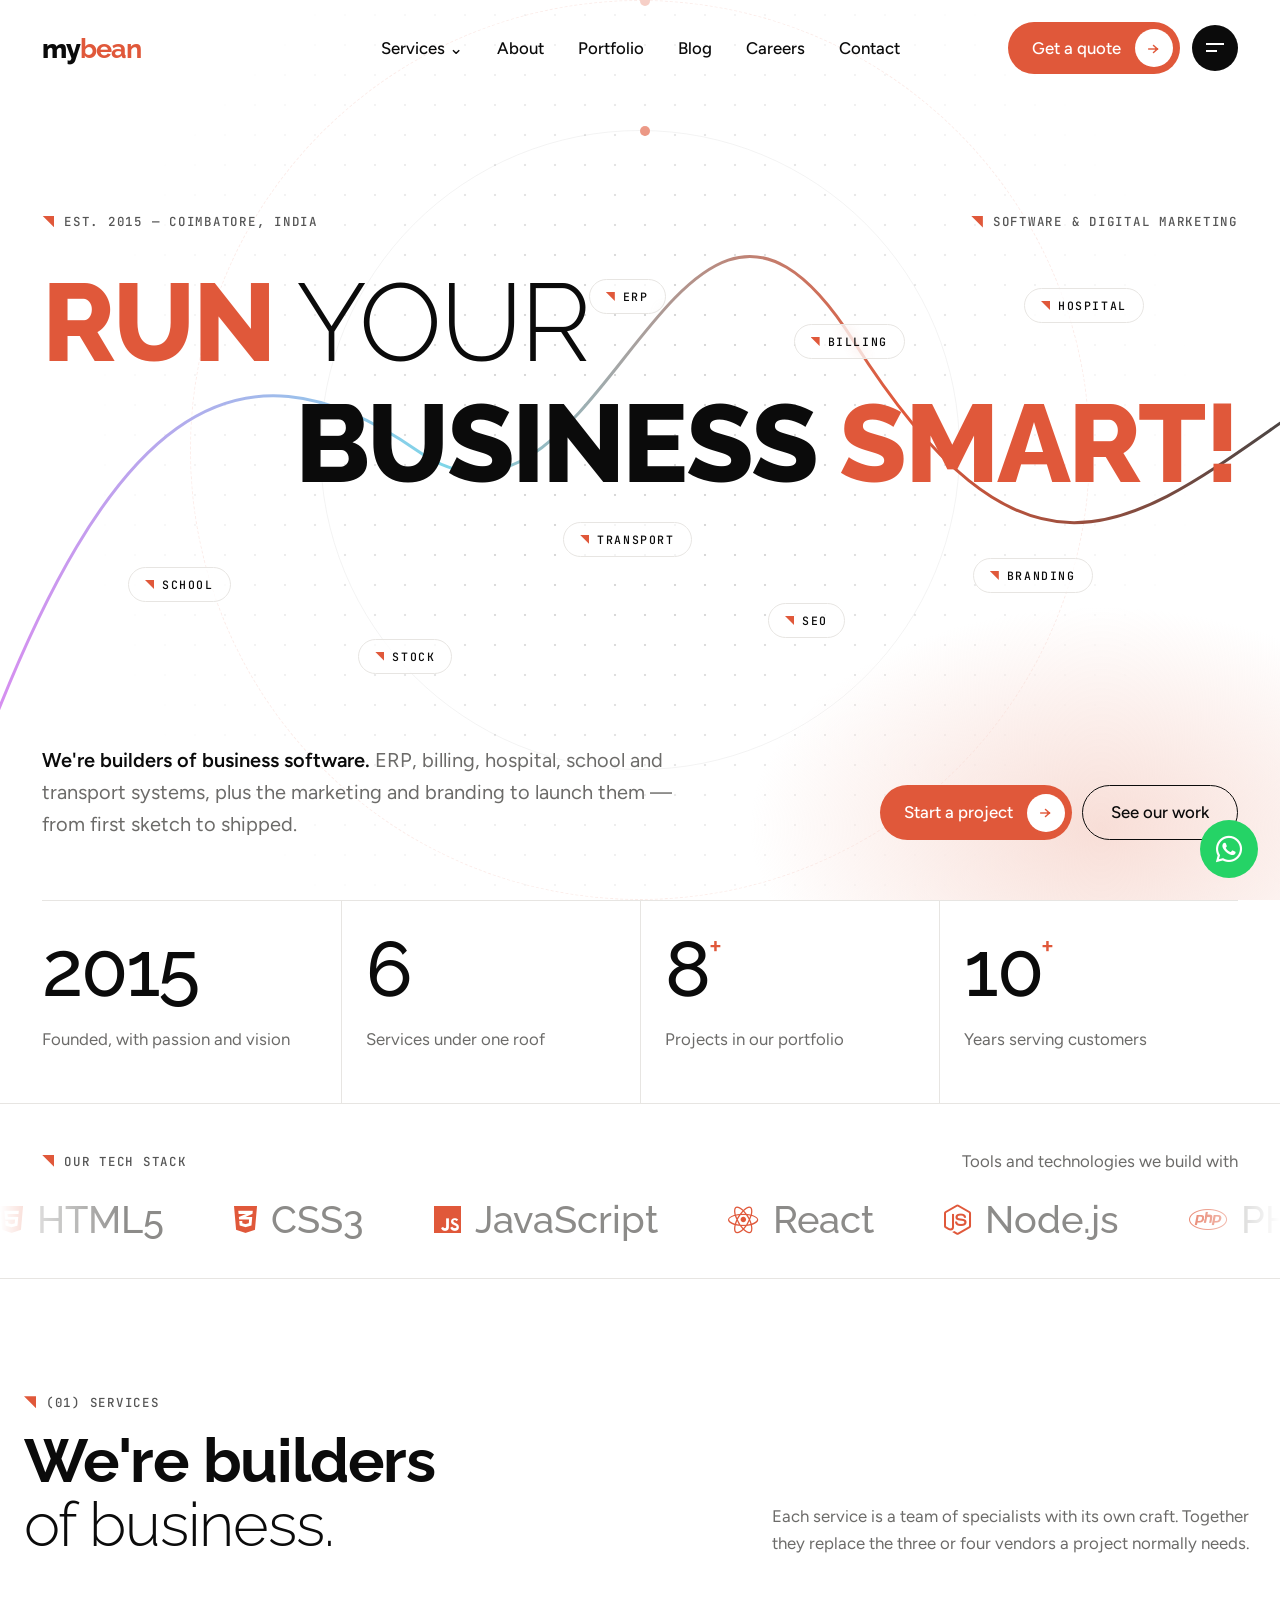
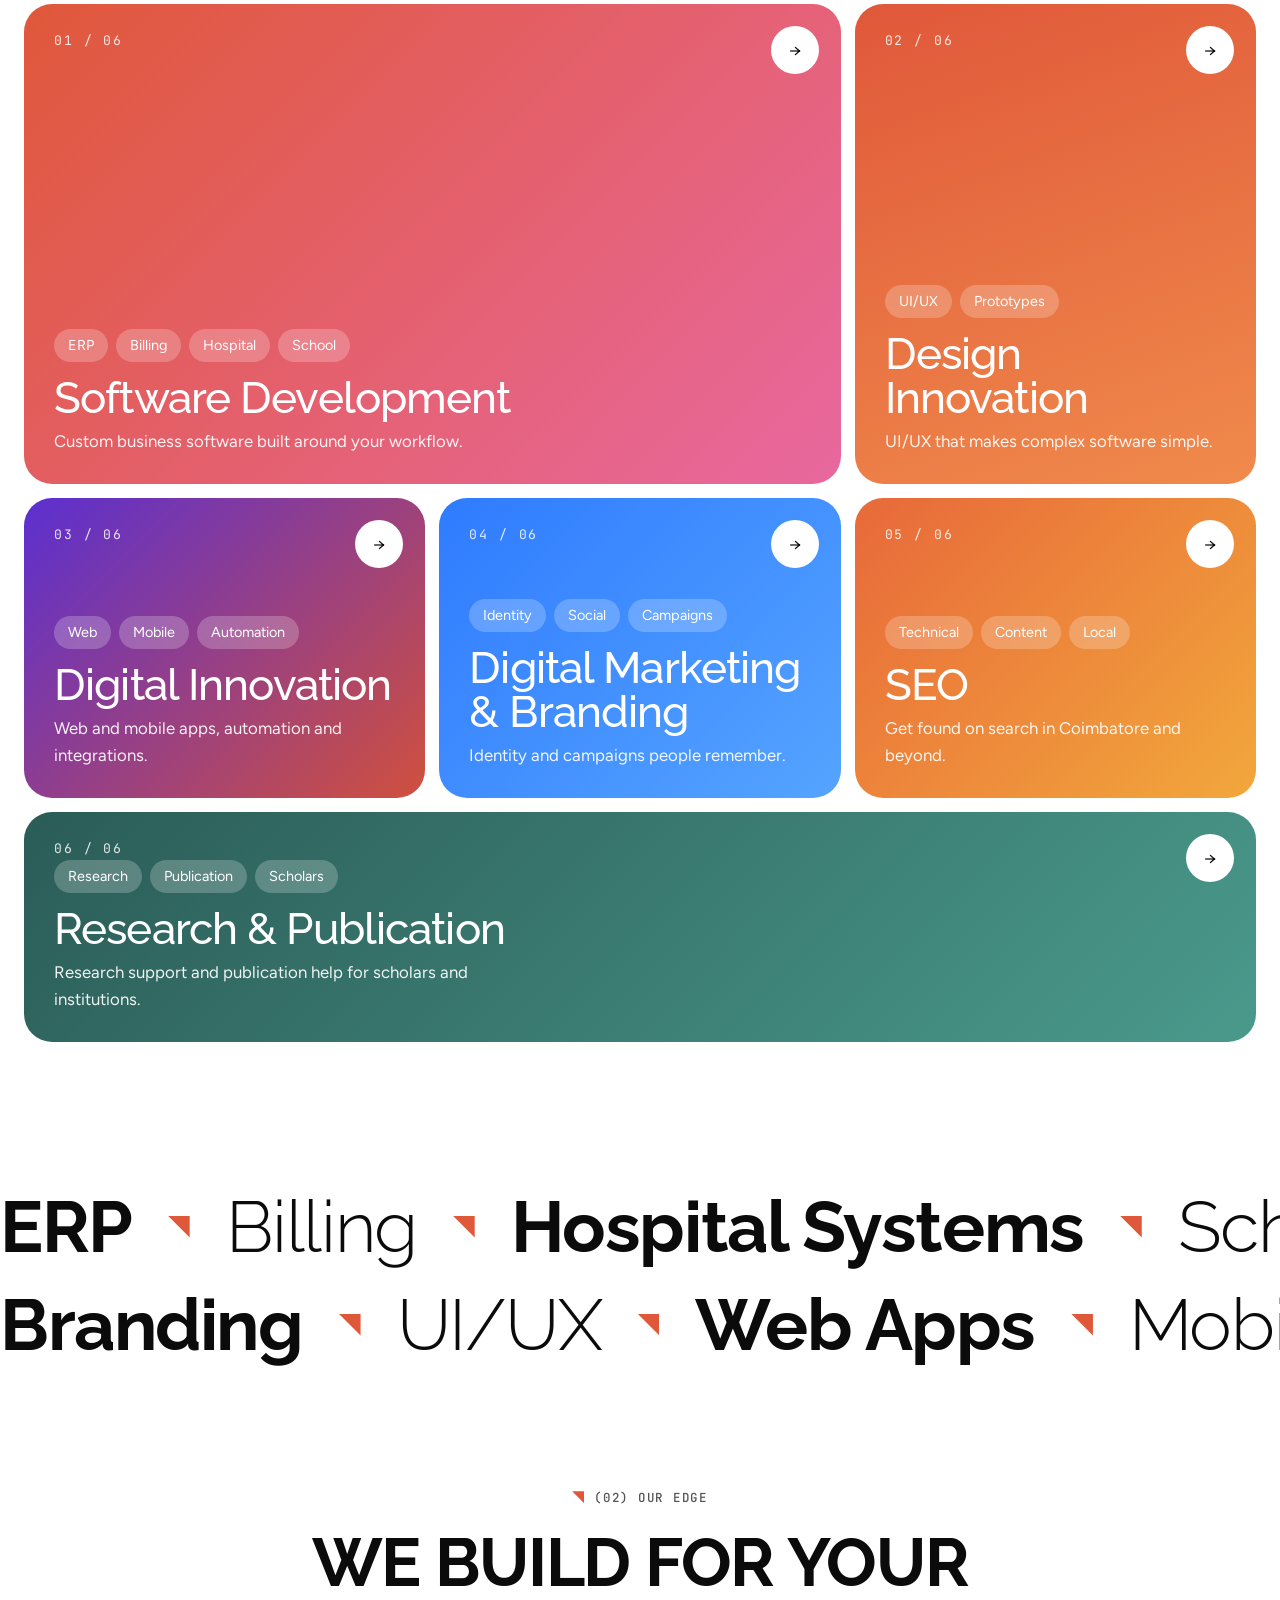
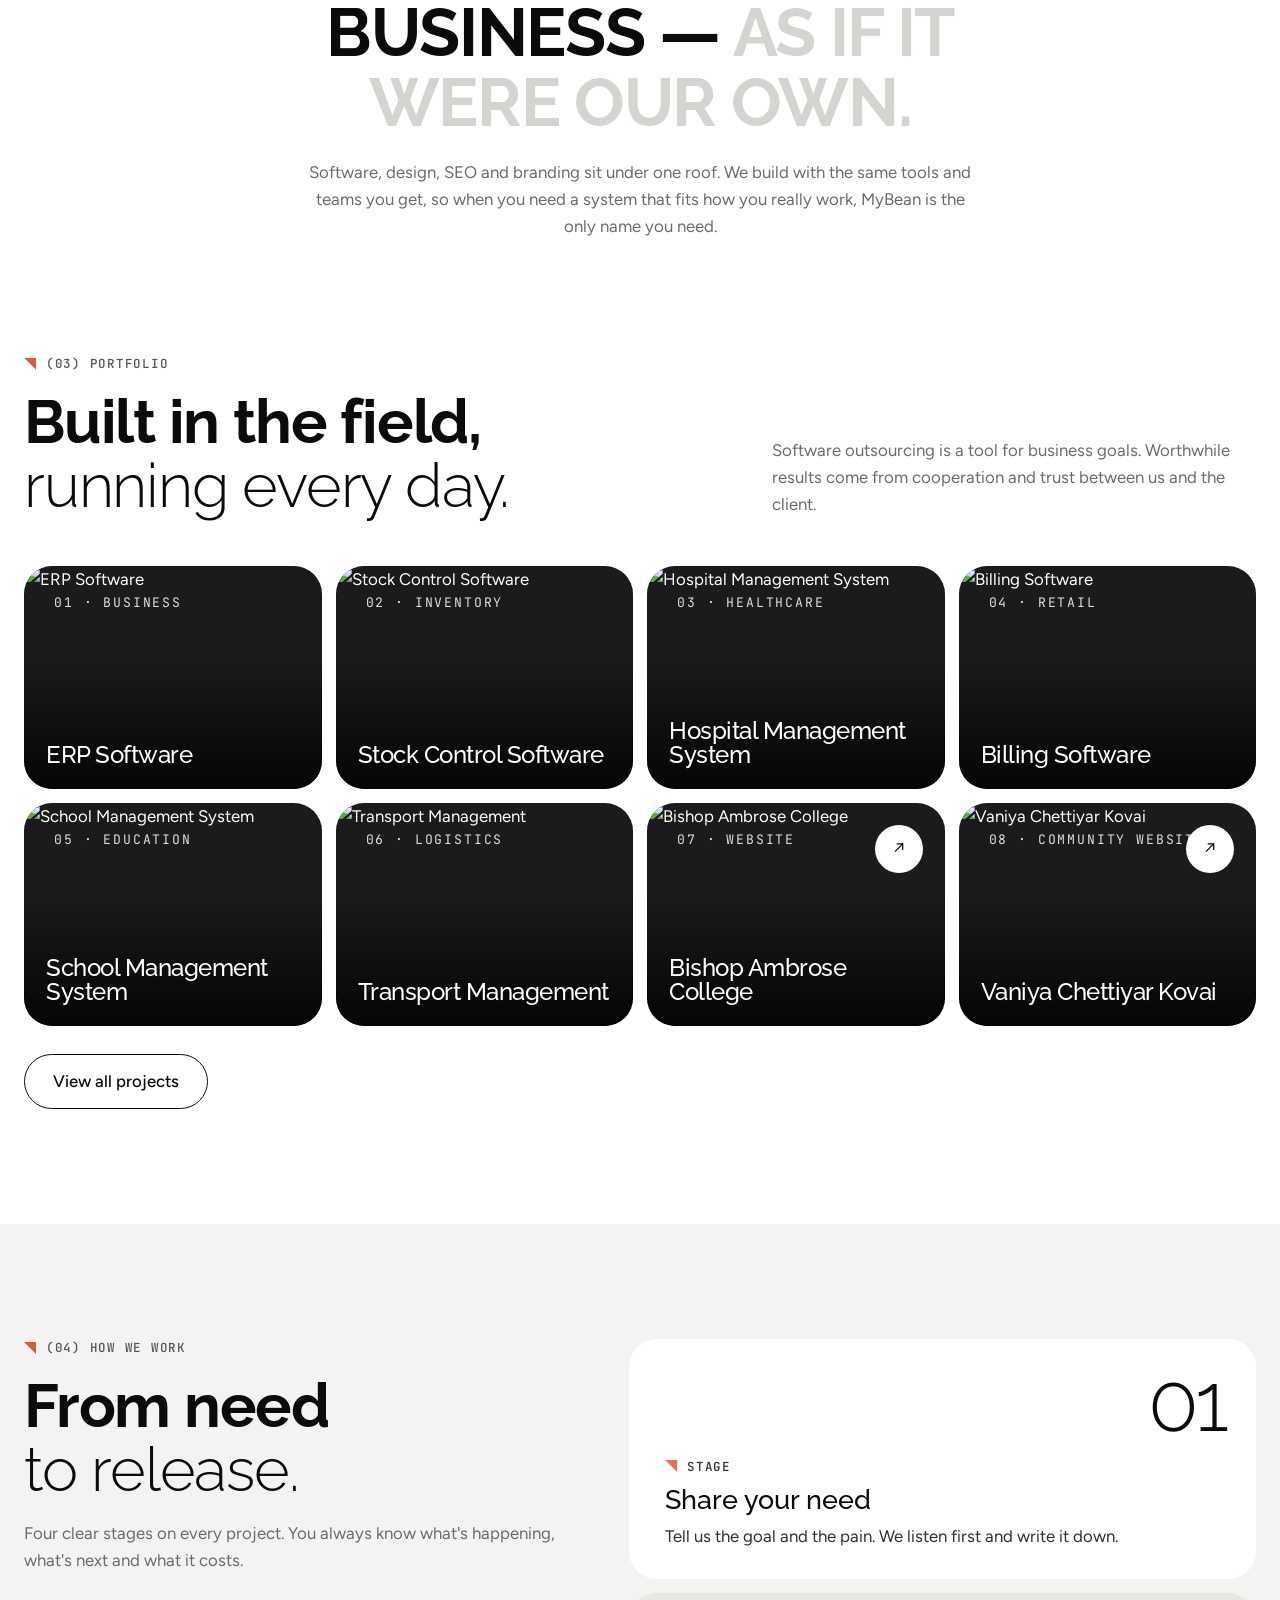
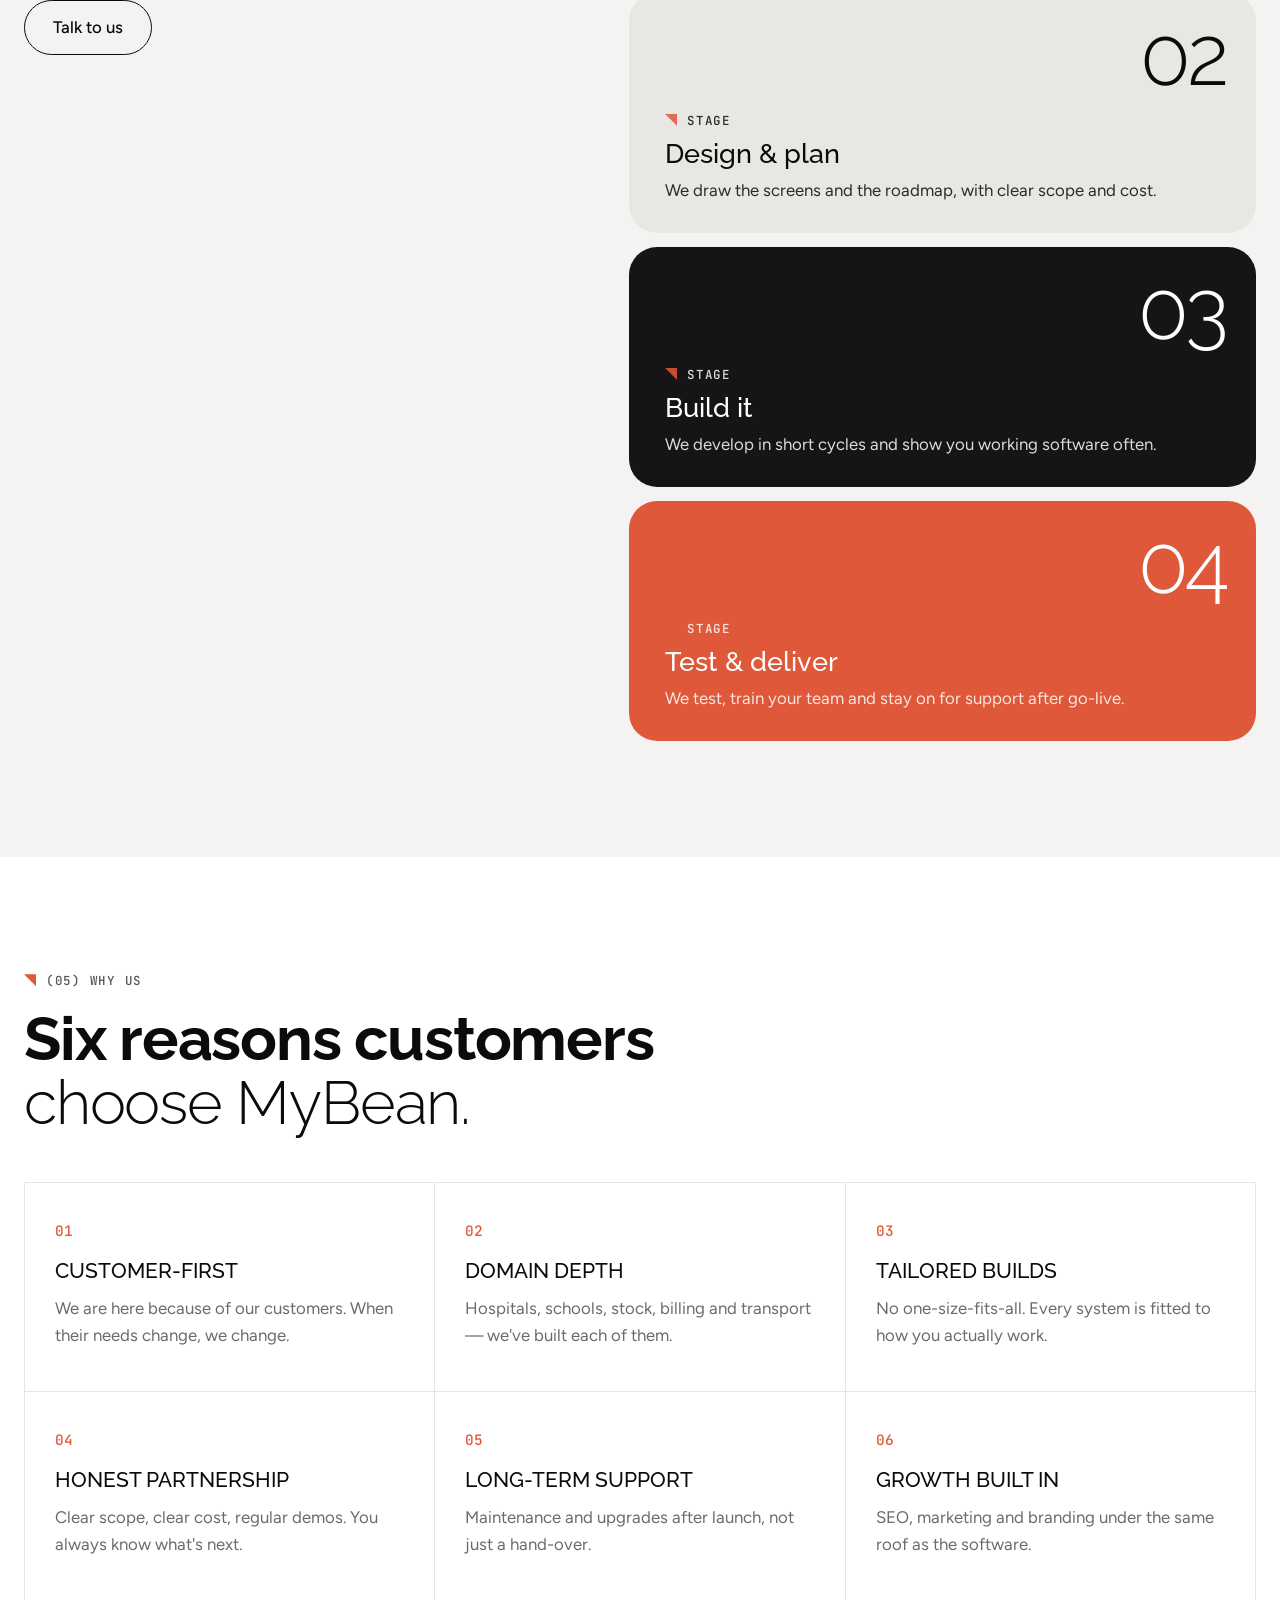
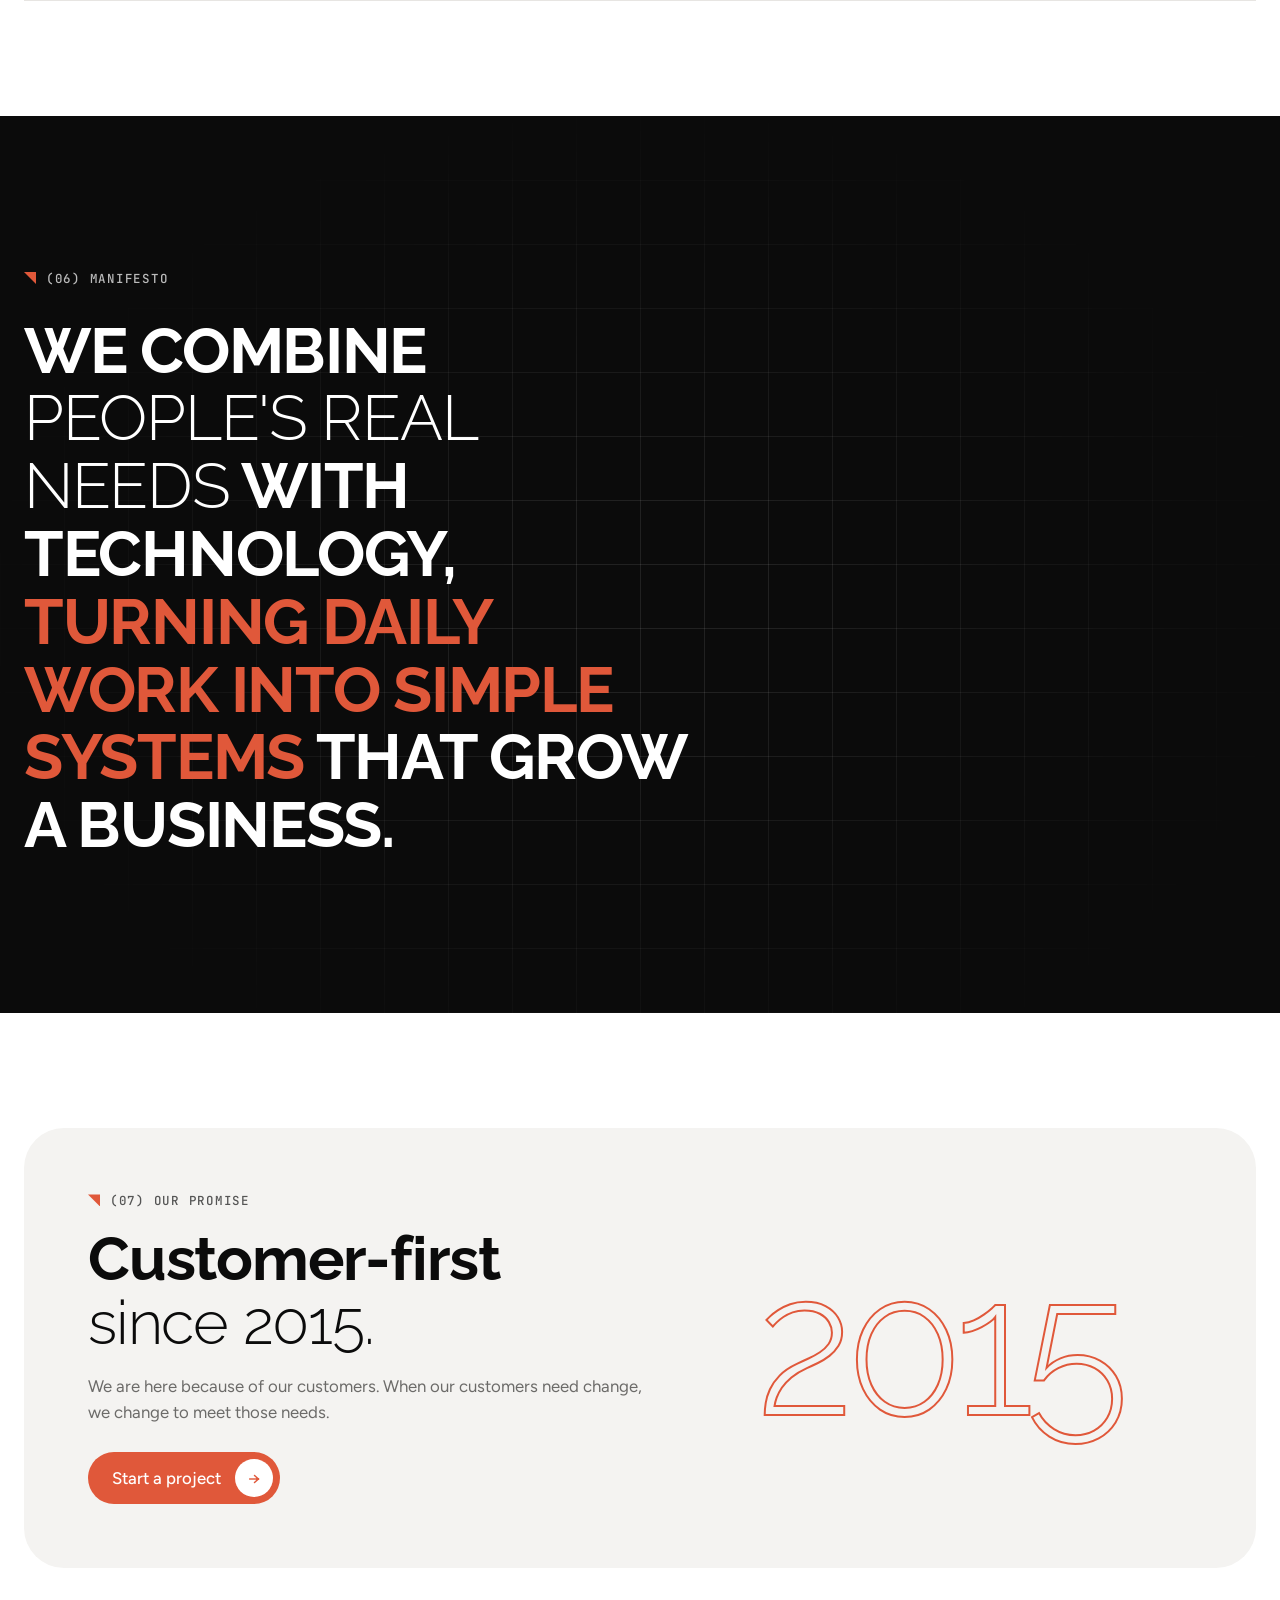
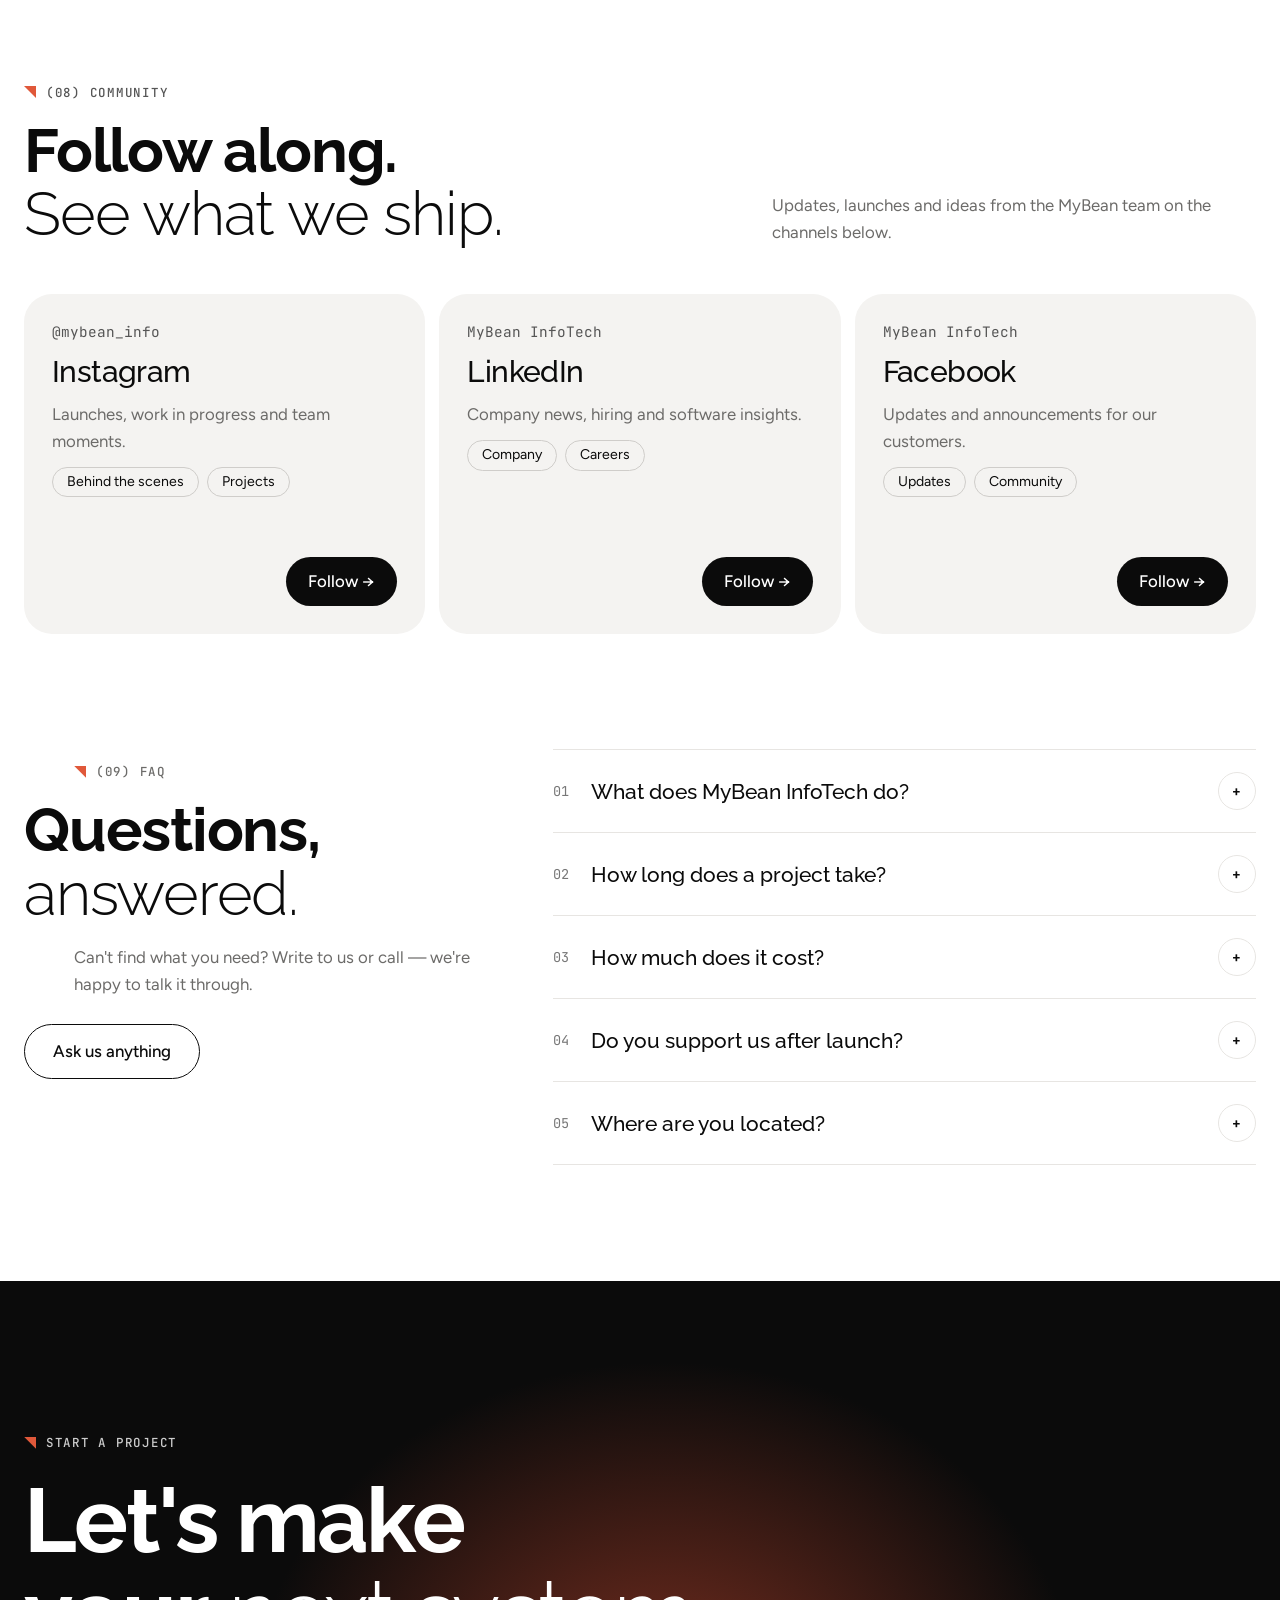
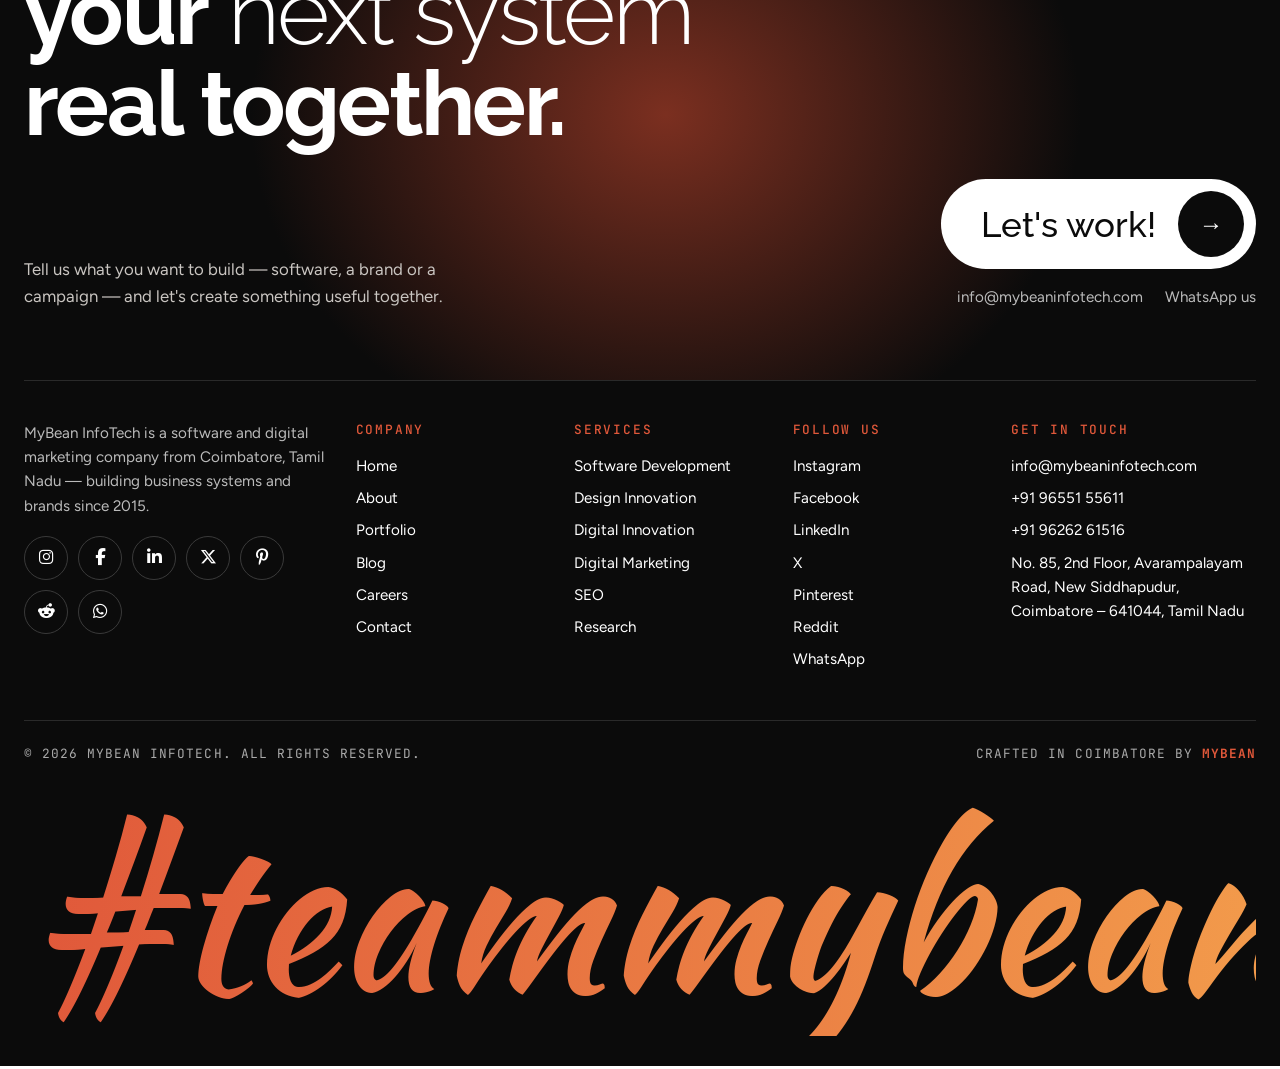
==== index.html @ f159ab56 "feat: multi-page MyBean InfoTech website in Incrix style Pages: home, about, services, portfolio, bl" ====
<!DOCTYPE html>
<html lang="en">
<head>
<meta charset="utf-8">
<meta name="viewport" content="width=device-width, initial-scale=1">
<title>MyBean InfoTech | Software & Digital Marketing in Coimbatore</title>
<meta name="description" content="MyBean InfoTech builds ERP, billing, hospital and school software and runs digital marketing and branding from Coimbatore, Tamil Nadu.">
<meta name="theme-color" content="#E0583A">
<link rel="preconnect" href="https://fonts.googleapis.com">
<link rel="preconnect" href="https://fonts.gstatic.com" crossorigin>
<link href="https://fonts.googleapis.com/css2?family=Figtree:wght@400;500;600&family=JetBrains+Mono:wght@400;500&family=Kaushan+Script&family=Raleway:wght@300;500;700;800&display=swap" rel="stylesheet">
<link rel="stylesheet" href="styles.css">
</head>
<body data-page="home">
<main>
<section class="hero" id="top">
  <svg class="wave" viewBox="0 0 1440 700" preserveAspectRatio="none" aria-hidden="true"><defs><linearGradient id="lg" x1="0" x2="1"><stop offset="0" stop-color="#d98cf0"/><stop offset=".35" stop-color="#7fd6e8"/><stop offset=".7" stop-color="#E0583A"/><stop offset="1" stop-color="#444"/></linearGradient></defs><path pathLength="1" vector-effect="non-scaling-stroke" d="M-20 660 C 120 330, 260 230, 470 360 S 760 -30, 960 250 S 1280 430, 1460 320" fill="none" stroke="url(#lg)" stroke-width="3"/></svg>
  <div class="meta"><span class="mk">Est. 2015 — Coimbatore, India</span><span class="mk">Software &amp; digital marketing</span></div>
  <h1><span><i class="a">RUN</i> <i class="l">YOUR</i></span><span class="r"><i>BUSINESS</i> <i class="a">SMART!</i></span></h1>
  <div class="hero-b">
    <p class="lead"><strong>We're builders of business software.</strong> ERP, billing, hospital, school and transport systems, plus the marketing and branding to launch them — from first sketch to shipped.</p>
    <div class="cta-row"><a class="pill" href="contact.html#project">Start a project <i>&rarr;</i></a><a class="pill ol" href="#work">See our work</a></div>
  </div>
</section>

<section class="stats" aria-label="Facts">
  <div><dt><span data-c="2015" data-p>0</span></dt><dd>Founded, with passion and vision</dd></div>
  <div><dt><span data-c="6">0</span></dt><dd>Services under one roof</dd></div>
  <div><dt><span data-c="8">0</span><sup>+</sup></dt><dd>Projects in our portfolio</dd></div>
  <div><dt><span data-c="10">0</span><sup>+</sup></dt><dd>Years serving customers</dd></div>
</section>

<section class="trust"><div class="top"><p class="mk">Our tech stack</p><span>Tools and technologies we build with</span></div><div id="trust"></div></section>

<section class="sec" id="services"><div class="w">
  <p class="mk">(01) Services</p>
  <div class="hd"><h2 class="h2"><b>We're builders</b><br>of business.</h2><p>Each service is a team of specialists with its own craft. Together they replace the three or four vendors a project normally needs.</p></div>
  <div class="bento" id="svc"></div>
</div></section>

<section id="skills" aria-label="Capabilities"></section>

<section class="sec edge"><div class="w">
  <p class="mk" style="justify-content:center">(02) Our edge</p>
  <h2>We build for your business — <span class="g">as if it were our own.</span></h2>
  <p>Software, design, SEO and branding sit under one roof. We build with the same tools and teams you get, so when you need a system that fits how you really work, MyBean is the only name you need.</p>
</div></section>

<section class="sec" id="work" style="padding-top:0"><div class="w">
  <p class="mk">(03) Portfolio</p>
  <div class="hd"><h2 class="h2"><b>Built in the field,</b><br>running every day.</h2><p>Software outsourcing is a tool for business goals. Worthwhile results come from cooperation and trust between us and the client.</p></div>
  <div class="bento" id="wk"></div>
  <p style="margin-top:28px"><a class="pill ol" href="portfolio.html">View all projects</a></p>
</div></section>

<section class="sec pr" id="process"><div class="w">
  <div class="sticky"><p class="mk">(04) How we work</p><h2 class="h2" style="margin:18px 0"><b>From need</b><br>to release.</h2><p class="mu">Four clear stages on every project. You always know what's happening, what's next and what it costs.</p><a class="pill ol" href="contact.html#project" style="margin-top:26px">Talk to us</a></div>
  <div class="st" id="st"></div>
</div></section>

<section class="sec" id="about"><div class="w">
  <p class="mk">(05) Why us</p>
  <h2 class="h2" style="margin:18px 0 48px"><b>Six reasons customers</b><br>choose MyBean.</h2>
  <div class="why" id="why"></div>
</div></section>

<section class="mf"><div class="w">
  <p class="mk">(06) Manifesto</p>
  <h2>We combine <span class="l">people's real needs</span> with technology, <span class="a">turning daily work into simple systems</span> that grow a business.</h2>
</div></section>

<section class="sec"><div class="w"><div class="pc">
  <div><p class="mk">(07) Our promise</p><h2 class="h2" style="margin:18px 0"><b>Customer-first</b><br>since 2015.</h2><p class="mu">We are here because of our customers. When our customers need change, we change to meet those needs.</p><a class="pill" href="contact.html#project" style="margin-top:26px">Start a project <i>&rarr;</i></a></div>
  <div class="yr" aria-hidden="true">2015</div>
</div></div></section>

<section class="sec" style="padding-top:0"><div class="w">
  <p class="mk">(08) Community</p>
  <div class="hd"><h2 class="h2"><b>Follow along.</b><br>See what we ship.</h2><p>Updates, launches and ideas from the MyBean team on the channels below.</p></div>
  <div class="so" id="so"></div>
</div></section>

<section class="sec" id="faq" style="padding-top:0"><div class="w fq">
  <div><p class="mk">(09) FAQ</p><h2 class="h2" style="margin:18px 0"><b>Questions,</b><br>answered.</h2><p class="mu">Can't find what you need? Write to us or call — we're happy to talk it through.</p><a class="pill ol" href="contact.html#project" style="margin-top:26px">Ask us anything</a></div>
  <div id="faqs"></div>
</div></section>
</main>
<script src="script.js"></script>
</body>
</html>
---- styles.css ----
:root{--a:#E0583A;--ink:#0b0b0b;--g:#f4f3f1;--mu:#6c6b69;--ln:#e7e5e2;--d:'Raleway',sans-serif;--b:'Figtree',sans-serif;--m:'JetBrains Mono',monospace;--px:clamp(18px,3.3vw,86px)}
*{box-sizing:border-box;margin:0}
html{scroll-behavior:smooth;scroll-padding-top:90px}
body{font:400 1.05rem/1.6 var(--b);color:var(--ink);background:#fff;-webkit-font-smoothing:antialiased;overflow-x:hidden}
a{color:inherit;text-decoration:none}
:focus-visible{outline:2px solid var(--a);outline-offset:3px}
.bar{position:fixed;top:0;left:0;height:3px;width:100%;background:var(--ink);transform:scaleX(0);transform-origin:0;z-index:99}
.mk{font:500 .78rem var(--m);letter-spacing:.14em;text-transform:uppercase;color:#555;display:flex;gap:10px;align-items:center}
.mk::before{content:"";width:12px;height:12px;background:var(--a);clip-path:polygon(0 0,100% 0,100% 100%);flex:none}
.w{max-width:1290px;margin:auto;padding-inline:clamp(18px,4vw,24px)}
.sec{padding:clamp(70px,9vw,130px) 0}
.mu{color:var(--mu)}.a{color:var(--a)}
.hd{display:flex;justify-content:space-between;align-items:flex-end;gap:40px;flex-wrap:wrap;margin:18px 0 48px}
.hd p{max-width:44ch;color:var(--mu)}
.h2{font:300 clamp(2.1rem,4.8vw,3.8rem)/1.05 var(--d);letter-spacing:-.02em}.h2 b{font-weight:700}
.pill{display:inline-flex;align-items:center;gap:14px;background:var(--a);color:#fff;border-radius:999px;padding:7px 7px 7px 24px;font-weight:500;transition:transform .2s,box-shadow .2s}
.pill:hover{transform:translateY(-2px);box-shadow:0 12px 28px -12px var(--a)}
.pill i{width:38px;height:38px;border-radius:50%;background:#fff;color:var(--a);display:grid;place-items:center;font-style:normal}
.pill.ol{background:transparent;color:var(--ink);border:1px solid var(--ink);padding:13px 28px}
.nav{position:fixed;top:0;left:0;right:0;z-index:50;padding:16px var(--px);transition:padding .3s}
.nav-in{position:relative;display:flex;align-items:center;margin:auto;max-width:2200px;border-radius:999px;transition:all .35s;padding:6px 0}
.nav.stk{padding-top:12px}
.nav.stk .nav-in{max-width:1290px;background:rgba(255,255,255,.93);backdrop-filter:blur(14px);box-shadow:0 14px 40px -14px rgba(0,0,0,.28);padding:8px 8px 8px 26px}
.logo{font:800 1.7rem var(--d);letter-spacing:-.04em}.logo b{color:var(--a)}
.links{position:absolute;left:50%;transform:translateX(-50%);display:flex;gap:34px;font-weight:500}
.links a:hover{color:var(--a)}
.dd{position:relative}.dd-menu{position:absolute;top:100%;left:-20px;width:360px;padding:10px;margin-top:16px;background:#fff;border-radius:22px;box-shadow:0 24px 60px -20px rgba(0,0,0,.35);display:none}
.dd::after{content:"";position:absolute;left:0;right:0;top:100%;height:18px}
.dd:hover .dd-menu,.dd:focus-within .dd-menu{display:block}
.dd-menu a{display:block;padding:12px 16px;border-radius:14px}.dd-menu a:hover{background:var(--g);color:var(--ink)}
.dd-menu small{display:block;color:var(--mu);font-size:.85rem}
.rt{margin-left:auto;display:flex;gap:12px;align-items:center}
.burger{width:46px;height:46px;border-radius:50%;background:var(--ink);border:0;position:relative;cursor:pointer}
.burger span{position:absolute;left:14px;height:2px;background:#fff;transition:.25s}
.burger span:first-child{top:18px;width:18px}.burger span:last-child{top:25px;width:11px}
.burger[aria-expanded=true] span{width:18px;top:22px}.burger[aria-expanded=true] span:first-child{transform:rotate(45deg)}.burger[aria-expanded=true] span:last-child{transform:rotate(-45deg)}
.menu{position:fixed;inset:0;z-index:40;background:var(--ink);padding:120px var(--px) 40px;display:flex;flex-direction:column;justify-content:center;transform:translateY(-100%);transition:transform .5s cubic-bezier(.7,0,.2,1);visibility:hidden;color:#fff}
.menu.open{transform:none;visibility:visible}
.menu a{font:700 clamp(2.4rem,8vw,5rem) var(--d);display:flex;justify-content:space-between;align-items:center;border-bottom:1px solid #2a2a2a;padding:6px 0}
.menu a:hover{color:var(--a)}.menu i{font:400 1rem var(--m);color:#888}.menu p{margin-top:26px;color:#aaa}
.hero{position:relative;min-height:100svh;padding:150px var(--px) 60px;display:flex;flex-direction:column;overflow:hidden;background:radial-gradient(38% 34% at 86% 92%,#f8ded7,transparent 72%)}
.wave{position:absolute;left:0;top:90px;width:100%;height:78%;pointer-events:none}
.wave path{stroke-dasharray:1;stroke-dashoffset:1;animation:dr 2.6s .2s ease forwards}
@keyframes dr{to{stroke-dashoffset:0}}
.meta{display:flex;justify-content:space-between;gap:20px;margin-top:7vh;position:relative}
.hero h1{font:800 clamp(2.5rem,8.6vw,9.6rem)/1.04 var(--d);letter-spacing:-.025em;margin-top:4vh;display:flex;flex-direction:column;position:relative}
.hero h1 i{font-style:normal}.hero h1 .l{font-weight:300}.hero h1 .r{align-self:flex-end}
.hero-b{margin-top:auto;padding-top:48px;display:flex;justify-content:space-between;align-items:flex-end;gap:28px;flex-wrap:wrap;position:relative}
.lead{max-width:52ch;color:var(--mu);font-size:1.25rem}.lead strong{color:var(--ink);font-weight:600}
.cta-row{display:flex;gap:10px;flex-wrap:wrap}
.stats{display:grid;grid-template-columns:repeat(4,1fr);margin:0 var(--px);border-top:1px solid var(--ln)}
.stats>div{padding:30px 24px 50px;border-left:1px solid var(--ln)}.stats>div:first-child{border:0;padding-left:0}
.stats dt{font:500 clamp(3rem,6vw,5.4rem)/1 var(--d);letter-spacing:-.03em}.stats sup{color:var(--a);font-size:.4em;vertical-align:top;font-weight:500}
.stats dd{color:var(--mu);margin-top:18px}
.trust{border-block:1px solid var(--ln);padding:44px 0 36px;overflow:hidden}
.trust .top{display:flex;justify-content:space-between;gap:20px;flex-wrap:wrap;margin:0 var(--px) 22px;color:var(--mu)}
#trust{mask:linear-gradient(90deg,transparent,#000 10%,#000 90%,transparent)}
.tr{display:flex;gap:70px;width:max-content;animation:sl 38s linear infinite}
@keyframes sl{to{transform:translateX(-50%)}}
.trust span.t{font:500 clamp(1.6rem,3vw,2.6rem) var(--d);color:#8c8b89;white-space:nowrap}
.bento{display:grid;grid-template-columns:repeat(12,1fr);gap:14px}
.s3{grid-column:span 3}.s4{grid-column:span 4}.s5{grid-column:span 5}.s7{grid-column:span 7}.s8{grid-column:span 8}.s12{grid-column:span 12}.rs2{grid-row:span 2}
.c{position:relative;border-radius:28px;padding:30px;min-height:300px;color:#fff;display:flex;flex-direction:column;justify-content:flex-end;overflow:hidden;transition:transform .3s}
a.c:hover{transform:translateY(-4px)}
.c.s8{min-height:480px}.c.s12{min-height:230px}
.n{position:absolute;top:28px;left:30px;font:400 .82rem var(--m);letter-spacing:.14em;text-transform:uppercase;opacity:.85;display:flex;gap:8px;align-items:center}
.go{position:absolute;top:22px;right:22px;width:48px;height:48px;border-radius:50%;background:#fff;color:var(--ink);display:grid;place-items:center}
.tags{display:flex;flex-wrap:wrap;gap:8px;margin-bottom:14px}.tags span{background:rgba(255,255,255,.22);border-radius:999px;padding:5px 14px;font-size:.9rem}
.c h3{font:500 clamp(1.9rem,3.4vw,3rem)/1 var(--d);letter-spacing:-.02em}.c p{opacity:.92;margin-top:8px;max-width:42ch}
.g1{background:linear-gradient(135deg,#e0583a,#e8689f)}.g2{background:linear-gradient(160deg,#e0583a,#f08a4b)}.g3{background:linear-gradient(135deg,#5b2fd0,#d0503d)}
.g4{background:linear-gradient(135deg,#2f7bff,#55a4ff)}.g5{background:linear-gradient(135deg,#e8693a,#f2a73c)}.g6{background:linear-gradient(135deg,#2b5c57,#4a9a8c)}
.k{background:var(--ink)}.k::after{content:"";position:absolute;right:-60px;top:90px;width:68%;height:40%;border:1px solid #6a2a1c;border-radius:18px;transform:rotate(-8deg);background:linear-gradient(#ffffff0d 1px,transparent 1px) 0 0/28px 28px,linear-gradient(90deg,#ffffff0d 1px,transparent 1px) 0 0/28px 28px,#141414}
.k ul{list-style:none;padding:0;margin:14px 0 22px;position:relative;z-index:1;display:grid;gap:6px;font-size:.95rem}
.k li::before{content:"";display:inline-block;width:9px;height:9px;background:var(--a);clip-path:polygon(0 0,100% 0,100% 100%);margin-right:10px}
.k .pill{background:#fff;color:var(--ink);align-self:flex-start;position:relative;z-index:1}.k .pill i{background:var(--ink);color:#fff}
.k h3,.k .n{position:relative;z-index:1}
.lt{background:#efeeeb;color:var(--ink)}.lt .n{color:#555}
.sm{background:#fff;border:1px solid var(--ln);color:var(--ink);min-height:210px}.sm .n{color:#555}
.chips{display:flex;gap:10px;flex-wrap:wrap;margin-top:18px}.chips a{background:rgba(255,255,255,.16);border-radius:999px;padding:8px 18px}.chips a:hover{background:#fff;color:#1b4a44}
.pg{min-height:0;aspect-ratio:4/3;padding:22px;background:#1b1b1d}
.pg img{position:absolute;inset:0;width:100%;height:100%;object-fit:cover;object-position:top;transition:transform .6s}
.pg::before{content:"";position:absolute;inset:0;z-index:1;background:linear-gradient(to top,rgba(0,0,0,.8),transparent 60%)}
.pg:hover img{transform:scale(1.06)}.pg .n,.pg .go,.pg h3{z-index:2}.pg h3{font-size:1.5rem}
#skills{padding:20px 0 0;overflow:hidden}
.mq{overflow:hidden;padding:6px 0}.mq .tr{gap:36px;animation-duration:50s}.mq.rv .tr{animation-direction:reverse}
.mq span{font:700 clamp(2.4rem,5.6vw,5rem)/1.2 var(--d);white-space:nowrap;display:flex;align-items:center;gap:36px;letter-spacing:-.02em}
.mq span:nth-child(even){font-weight:300}
.mq span::after{content:"";width:22px;height:22px;background:var(--a);clip-path:polygon(0 0,100% 0,100% 100%)}
.edge{text-align:center}.edge h2{font:700 clamp(2rem,5.2vw,4.6rem)/1.05 var(--d);text-transform:uppercase;max-width:17ch;margin:22px auto;letter-spacing:-.02em}
.edge .g{color:#d6d4d1}.edge p:last-child{max-width:62ch;margin:0 auto;color:var(--mu)}
.pr{background:var(--g)}.pr .w{display:grid;grid-template-columns:1fr 1.15fr;gap:60px}
.sticky{position:sticky;top:120px;align-self:start}
.st{display:grid;gap:14px}.st article{border-radius:28px;padding:30px 36px;position:relative;min-height:240px;display:flex;flex-direction:column;justify-content:flex-end}
.st b{position:absolute;top:14px;right:30px;font:300 5.2rem var(--d);letter-spacing:-.04em}
.st h3{font:500 1.7rem var(--d);margin:8px 0}.st p{max-width:46ch;opacity:.85}
.st article:nth-child(1){background:#fff}.st article:nth-child(2){background:#e8e7e4}.st article:nth-child(3){background:#151517;color:#fff}.st article:nth-child(4){background:var(--a);color:#fff}
.st .mk{color:inherit}
.why{display:grid;grid-template-columns:repeat(3,1fr);border-top:1px solid var(--ln);border-left:1px solid var(--ln)}
.why article{padding:34px 30px 42px;border-right:1px solid var(--ln);border-bottom:1px solid var(--ln);transition:box-shadow .3s}
.why article:hover{box-shadow:inset 0 2px 0 var(--a)}
.why i{font:500 .9rem var(--m);color:var(--a);font-style:normal}.why h3{font:500 1.3rem var(--d);text-transform:uppercase;margin:14px 0 12px}.why p{color:var(--mu)}
.mf{background:var(--ink);color:#fff;position:relative;padding:clamp(90px,12vw,170px) 0;overflow:hidden}
.mf::before{content:"";position:absolute;inset:0;background:linear-gradient(#ffffff17 1px,transparent 1px) 0 0/64px 64px,linear-gradient(90deg,#ffffff17 1px,transparent 1px) 0 0/64px 64px;mask:radial-gradient(ellipse at 50% 55%,#000 15%,transparent 75%)}
.mf .w{position:relative}.mf .mk{color:#bbb}
.mf h2{font:700 clamp(2rem,5vw,4.4rem)/1.06 var(--d);text-transform:uppercase;max-width:17ch;margin-top:30px;letter-spacing:-.02em}
.mf .l{font-weight:300}
.pc{background:var(--g);border-radius:40px;padding:clamp(28px,5vw,64px);display:grid;grid-template-columns:1.1fr 1fr;gap:40px;align-items:center}
.yr{font:300 clamp(5rem,15vw,13rem)/.9 var(--d);color:transparent;-webkit-text-stroke:2px var(--a);text-align:center;letter-spacing:-.04em}
.so{display:grid;grid-template-columns:repeat(3,1fr);gap:14px}
.so>div{background:var(--g);border-radius:28px;padding:28px;display:flex;flex-direction:column;gap:12px;min-height:340px}
.so .hn{font:400 .9rem var(--m);color:#555}.so h3{font:500 1.9rem var(--d);letter-spacing:-.02em}.so p{color:var(--mu)}
.so .tg{display:flex;gap:8px;flex-wrap:wrap}.so .tg span{border:1px solid #cfcdca;border-radius:999px;padding:3px 14px;font-size:.88rem}
.so .fl{margin-top:auto;align-self:flex-end;background:var(--ink);color:#fff;border-radius:999px;padding:11px 22px;font-weight:500}
.fq{display:grid;grid-template-columns:1fr 1.5fr;gap:60px}
.fq details{border-top:1px solid var(--ln);padding:22px 0}.fq details:last-child{border-bottom:1px solid var(--ln)}
.fq summary{display:flex;align-items:center;gap:22px;cursor:pointer;list-style:none;font:500 1.3rem var(--d)}
.fq summary::-webkit-details-marker{display:none}.fq summary i{font:400 .85rem var(--m);color:#777;font-style:normal}
.pm{margin-left:auto;width:38px;height:38px;border:1px solid var(--ln);border-radius:50%;display:grid;place-items:center;transition:transform .25s;flex:none}
details[open] .pm{transform:rotate(45deg)}.fq p{margin:14px 0 0 50px;color:var(--mu);max-width:58ch}
.cta{background:radial-gradient(45% 70% at 52% 62%,#7b2f20,var(--ink) 72%);color:#fff;padding:clamp(90px,12vw,160px) 0 70px}
.cta h2{font:300 clamp(2.6rem,7vw,6.2rem)/1.02 var(--d);margin:24px 0 30px;letter-spacing:-.03em}.cta h2 b{font-weight:700}
.cta-b{display:flex;justify-content:space-between;align-items:flex-end;gap:40px;flex-wrap:wrap}.cta-b>p{max-width:44ch;color:#c9c5c1}
.big{display:inline-flex;align-items:center;gap:22px;background:#fff;color:var(--ink);border-radius:999px;padding:12px 12px 12px 40px;font:500 clamp(1.5rem,3vw,2.2rem) var(--d)}
.big i{width:66px;height:66px;background:var(--ink);color:#fff;border-radius:50%;display:grid;place-items:center;font-style:normal;font-size:1.5rem}
.sm2{display:flex;gap:22px;justify-content:flex-end;margin-top:16px;color:#bbb;font-size:.95rem}
.ft{background:var(--ink);color:#fff;padding-bottom:30px}
.fg{display:grid;grid-template-columns:1.6fr 1fr 1fr 1fr 1.3fr;gap:30px;padding-top:40px;border-top:1px solid #2a2a2a;color:#bbb;font-size:.95rem}
.fg h4{font:500 .8rem var(--m);letter-spacing:.14em;text-transform:uppercase;color:var(--a);margin-bottom:16px}
.fg a{display:block;margin-bottom:8px;color:#fff}.fg a:hover{color:var(--a)}
.copy{display:flex;justify-content:space-between;flex-wrap:wrap;gap:10px;margin-top:40px;padding-top:24px;border-top:1px solid #2a2a2a;font:400 .8rem var(--m);letter-spacing:.08em;text-transform:uppercase;color:#aaa}.copy b{color:var(--a)}
.sc{font:400 clamp(4rem,17vw,15rem)/1.15 'Kaushan Script',cursive;text-align:center;background:linear-gradient(90deg,#e0583a,#f29a4b);-webkit-background-clip:text;background-clip:text;color:transparent;margin-top:24px;user-select:none}
@media(max-width:900px){
 .links,.rt .pill{display:none}.rt{margin-left:auto}.nav.stk .nav-in{padding-left:20px}
 .stats{grid-template-columns:1fr 1fr}.stats>div:nth-child(3){border-left:0;padding-left:0}
 .s3{grid-column:span 6}.s4,.s5,.s7,.s8{grid-column:span 12}.c.s8{min-height:380px}.rs2{grid-row:auto}
 .pr .w,.pc,.fq,.so{grid-template-columns:1fr}.sticky{position:static}
 .why{grid-template-columns:1fr}.fg{grid-template-columns:1fr 1fr}.meta{flex-direction:column;gap:8px}
}
@media(max-width:560px){.s3{grid-column:span 12}}
@media(prefers-reduced-motion:reduce){*{animation:none!important;transition:none!important}.wave path{stroke-dashoffset:0}}
/* ===== v3: pages, animation, social, menu ===== */
body{animation:fi .6s ease both}@keyframes fi{from{opacity:0}}
body.out{opacity:0;transition:opacity .25s}
.rv{opacity:0;transform:translateY(34px);transition:opacity .8s,transform .8s cubic-bezier(.2,.8,.2,1)}
.rv.in{opacity:1;transform:none}
.hero h1>span{display:block;overflow:hidden;padding-bottom:.06em}
.hero h1 i{display:inline-block;animation:up 1s cubic-bezier(.2,.8,.2,1) both}
.hero h1>span:first-child i:nth-child(2){animation-delay:.12s}
.hero h1>span:last-child i:first-child{animation-delay:.24s}.hero h1>span:last-child i:last-child{animation-delay:.36s}
@keyframes up{from{transform:translateY(105%)}}
.mq.rv2 .tr{animation-direction:reverse}
.ph{padding:170px 0 clamp(50px,7vw,90px);background:radial-gradient(40% 60% at 90% 40%,#f8ded7,transparent 70%)}
.ph h1{font:300 clamp(2.8rem,8vw,7.5rem)/1 var(--d);letter-spacing:-.03em;margin:22px 0}.ph h1 b{font-weight:800}
.ph .mu{max-width:56ch;font-size:1.2rem}
.links a.on{color:var(--a)}
.ic{width:44px;height:44px;border-radius:50%;border:1px solid #3a3a3a;display:inline-grid;place-items:center;color:#fff;transition:.25s}
.ic:hover{background:var(--a);border-color:var(--a);transform:translateY(-3px);color:#fff}
.ics{display:flex;gap:10px;flex-wrap:wrap}
.fg .ic{display:inline-grid;margin:0}
.fwa{position:fixed;right:22px;bottom:22px;z-index:60;width:58px;height:58px;border-radius:50%;background:#25D366;color:#fff;display:grid;place-items:center;font-size:30px;animation:pl 2.4s infinite}
@keyframes pl{0%{box-shadow:0 0 0 0 rgba(37,211,102,.55)}70%,100%{box-shadow:0 0 0 18px rgba(37,211,102,0)}}
.menu{display:grid;grid-template-columns:1.3fr 1fr;gap:60px;align-content:center;overflow:auto}
.mi h4{font:500 .8rem var(--m);letter-spacing:.14em;text-transform:uppercase;color:var(--a);margin:24px 0 10px}.mi h4:first-child{margin-top:0}
.mi a{font:400 1.05rem var(--b);border:0;padding:0;display:block;margin-bottom:6px}
.mi .ic{display:inline-grid;margin:0;font-size:1rem}.mi p{margin:0;color:#bbb}
.form{display:grid;grid-template-columns:1fr 1fr;gap:18px;align-content:start}.form label{display:grid;gap:6px;font-size:.9rem;color:var(--mu)}.form .full{grid-column:1/-1}
.form input,.form select,.form textarea{font:inherit;color:var(--ink);background:#fff;border:1px solid var(--ln);border-radius:14px;padding:14px 16px;width:100%}
.form input:focus,.form select:focus,.form textarea:focus{border-color:var(--a);outline:0}
.form .pill{grid-column:1/-1;justify-self:start;border:0;cursor:pointer;font:500 1rem var(--b)}
.note{grid-column:1/-1;color:var(--a);min-height:1.4em}
.cg{display:grid;grid-template-columns:1.3fr 1fr;gap:50px}
.ci{display:grid;gap:14px;align-content:start}.ci>div{background:var(--g);border-radius:24px;padding:24px}
.ci h4{font:500 .8rem var(--m);letter-spacing:.14em;text-transform:uppercase;color:var(--a);margin-bottom:10px}.ci a{display:block}
.ci .ics .ic{border-color:#cfcdca;color:var(--ink)}.ci .ics .ic:hover{color:#fff}
.mapw{height:420px;margin-top:20px}.mapw iframe{width:100%;height:100%;border:0;filter:grayscale(1) contrast(1.05)}
.flt{display:flex;gap:10px;margin-bottom:28px;flex-wrap:wrap}
.flt button{font:500 1rem var(--b);border:1px solid var(--ink);background:none;border-radius:999px;padding:10px 24px;cursor:pointer}.flt button.on{background:var(--ink);color:#fff}
.c[hidden]{display:none}
.rl{display:flex;align-items:center;gap:20px;justify-content:space-between;flex-wrap:wrap;padding:26px 0;border-top:1px solid var(--ln)}
.rl:last-child{border-bottom:1px solid var(--ln)}.rl h3{font:500 1.5rem var(--d)}.rl span{color:var(--mu);font-size:.95rem}
@media(max-width:900px){.menu{grid-template-columns:1fr;gap:30px;padding-top:100px}.cg,.form{grid-template-columns:1fr}.ph{padding-top:130px}}
.ics a.ic{display:inline-grid;place-items:center;width:44px;height:44px;margin:0;padding:0;border:1px solid #3a3a3a;border-radius:50%;font:400 1.05rem/1 var(--b);color:#fff}
.ics a.ic i.fa-brands{font-family:"Font Awesome 6 Brands";font-weight:400;font-style:normal;line-height:1;color:inherit;display:block}
.ci .ics a.ic{border-color:#cfcdca;color:var(--ink)}
.ics a.ic:hover{background:var(--a);border-color:var(--a);color:#fff;transform:translateY(-3px)}
.form label{align-content:start}
.form input,.form select{height:54px}
.trust span.t{display:inline-flex;align-items:center}
.trust .t i{margin-right:14px;color:var(--a);font-size:.8em}
.bglogo{position:fixed;inset:0;z-index:-1;pointer-events:none;background:url("https://mybeaninfotech.com/wp-content/uploads/2021/04/MyBean-Logo-Png.png") center/min(70vw,760px) no-repeat;opacity:.06;filter:grayscale(1);-webkit-mask:radial-gradient(circle 440px at 50% 50%,#000 45%,transparent 100%);mask:radial-gradient(circle 440px at 50% 50%,#000 45%,transparent 100%)}
.bgdeco{position:fixed;inset:0;z-index:-1;pointer-events:none;overflow:hidden;background:radial-gradient(rgba(11,11,11,.16) 1px,transparent 1.6px) 0 0/30px 30px;-webkit-mask:radial-gradient(circle 560px at 50% 50%,#000 30%,transparent 100%);mask:radial-gradient(circle 560px at 50% 50%,#000 30%,transparent 100%)}
.bgdeco i{position:absolute;left:50%;top:50%;aspect-ratio:1;border:1px dashed rgba(224,88,58,.4);border-radius:50%;transform:translate(-50%,-50%);animation:spin 60s linear infinite}
.bgdeco i:nth-child(1){width:min(86vw,900px)}
.bgdeco i:nth-child(2){width:min(62vw,640px);border-style:solid;border-color:rgba(11,11,11,.08);animation-direction:reverse}
.bgdeco i::after{content:"";position:absolute;top:-5px;left:50%;width:10px;height:10px;border-radius:50%;background:var(--a)}
@keyframes spin{to{transform:translate(-50%,-50%) rotate(360deg)}}
.fc{position:absolute;z-index:1;display:flex;gap:8px;align-items:center;font:500 .72rem var(--m);letter-spacing:.14em;text-transform:uppercase;padding:9px 16px;border:1px solid var(--ln);border-radius:999px;background:rgba(255,255,255,.75);backdrop-filter:blur(6px);animation:flt 6s ease-in-out infinite}
.fc::before{content:"";width:9px;height:9px;background:var(--a);clip-path:polygon(0 0,100% 0,100% 100%)}
@keyframes flt{50%{transform:translateY(-14px)}}
@media(max-width:900px){.fc{display:none}}
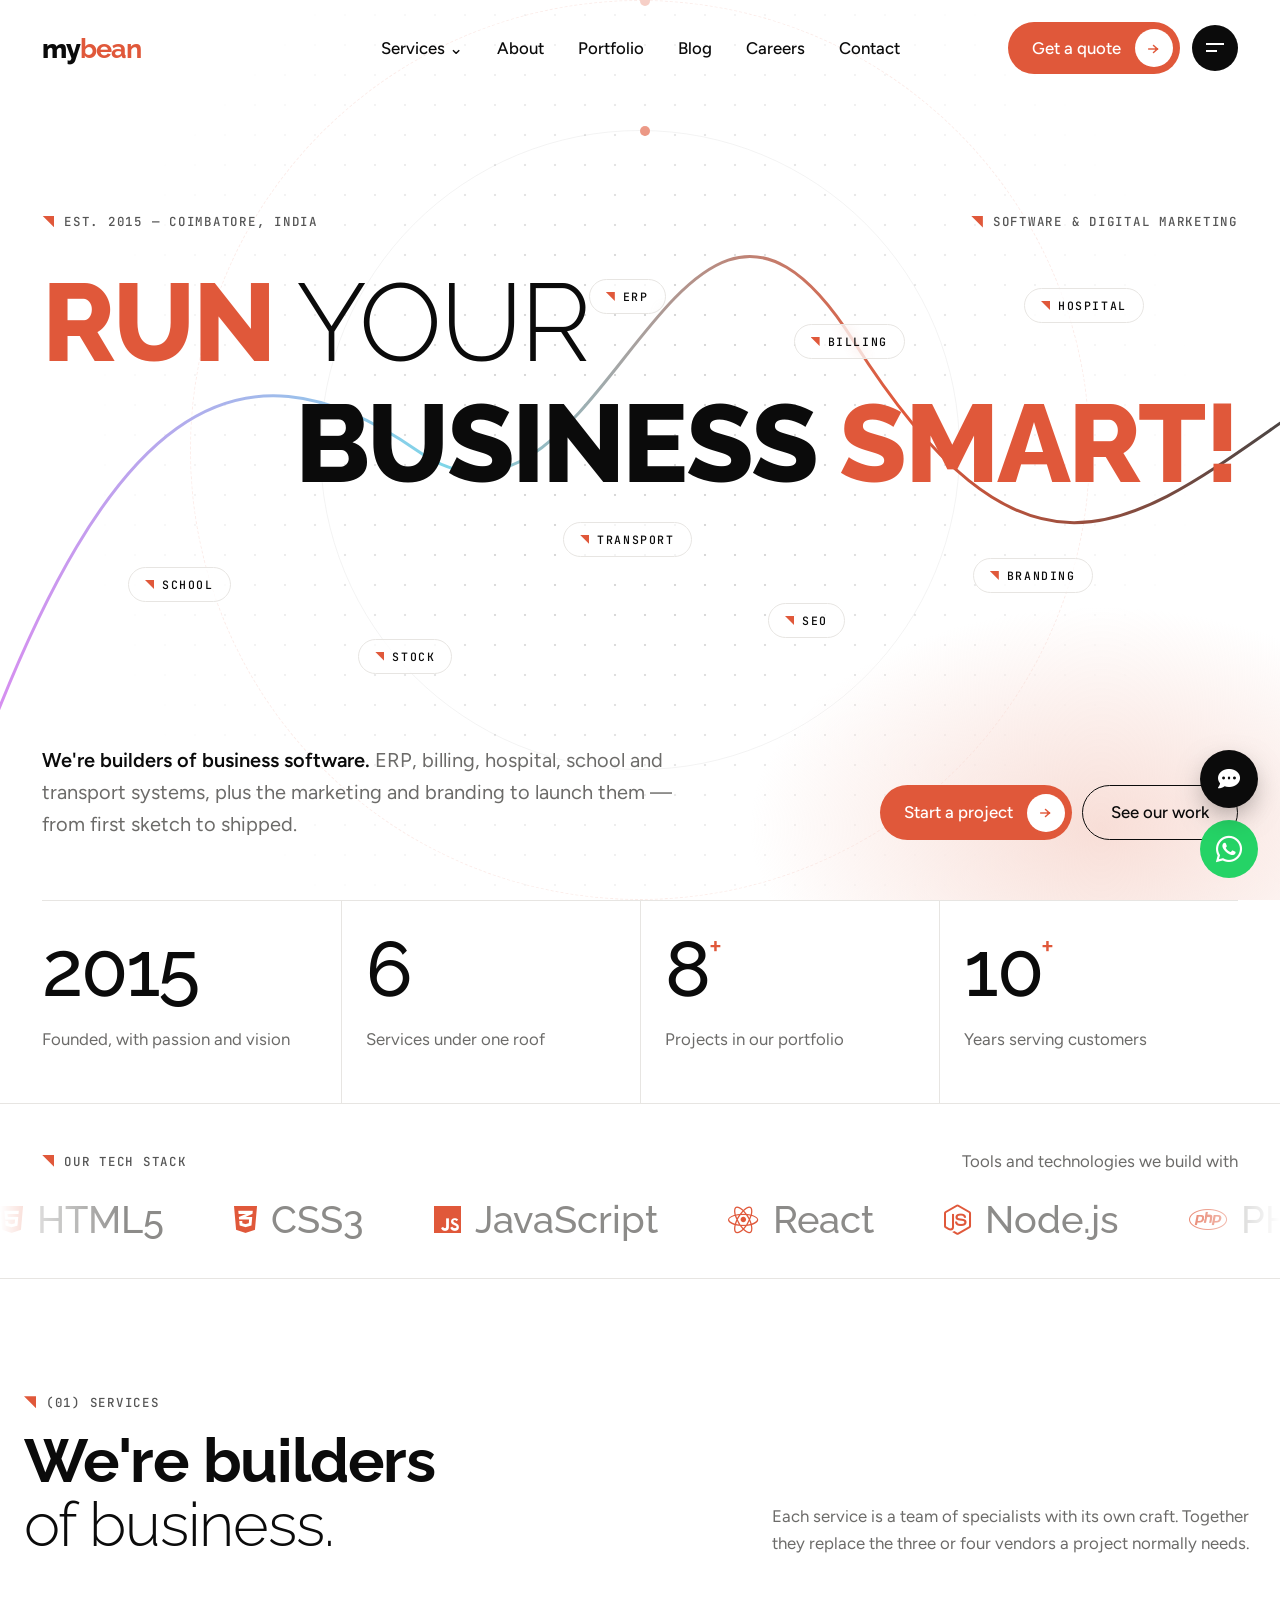
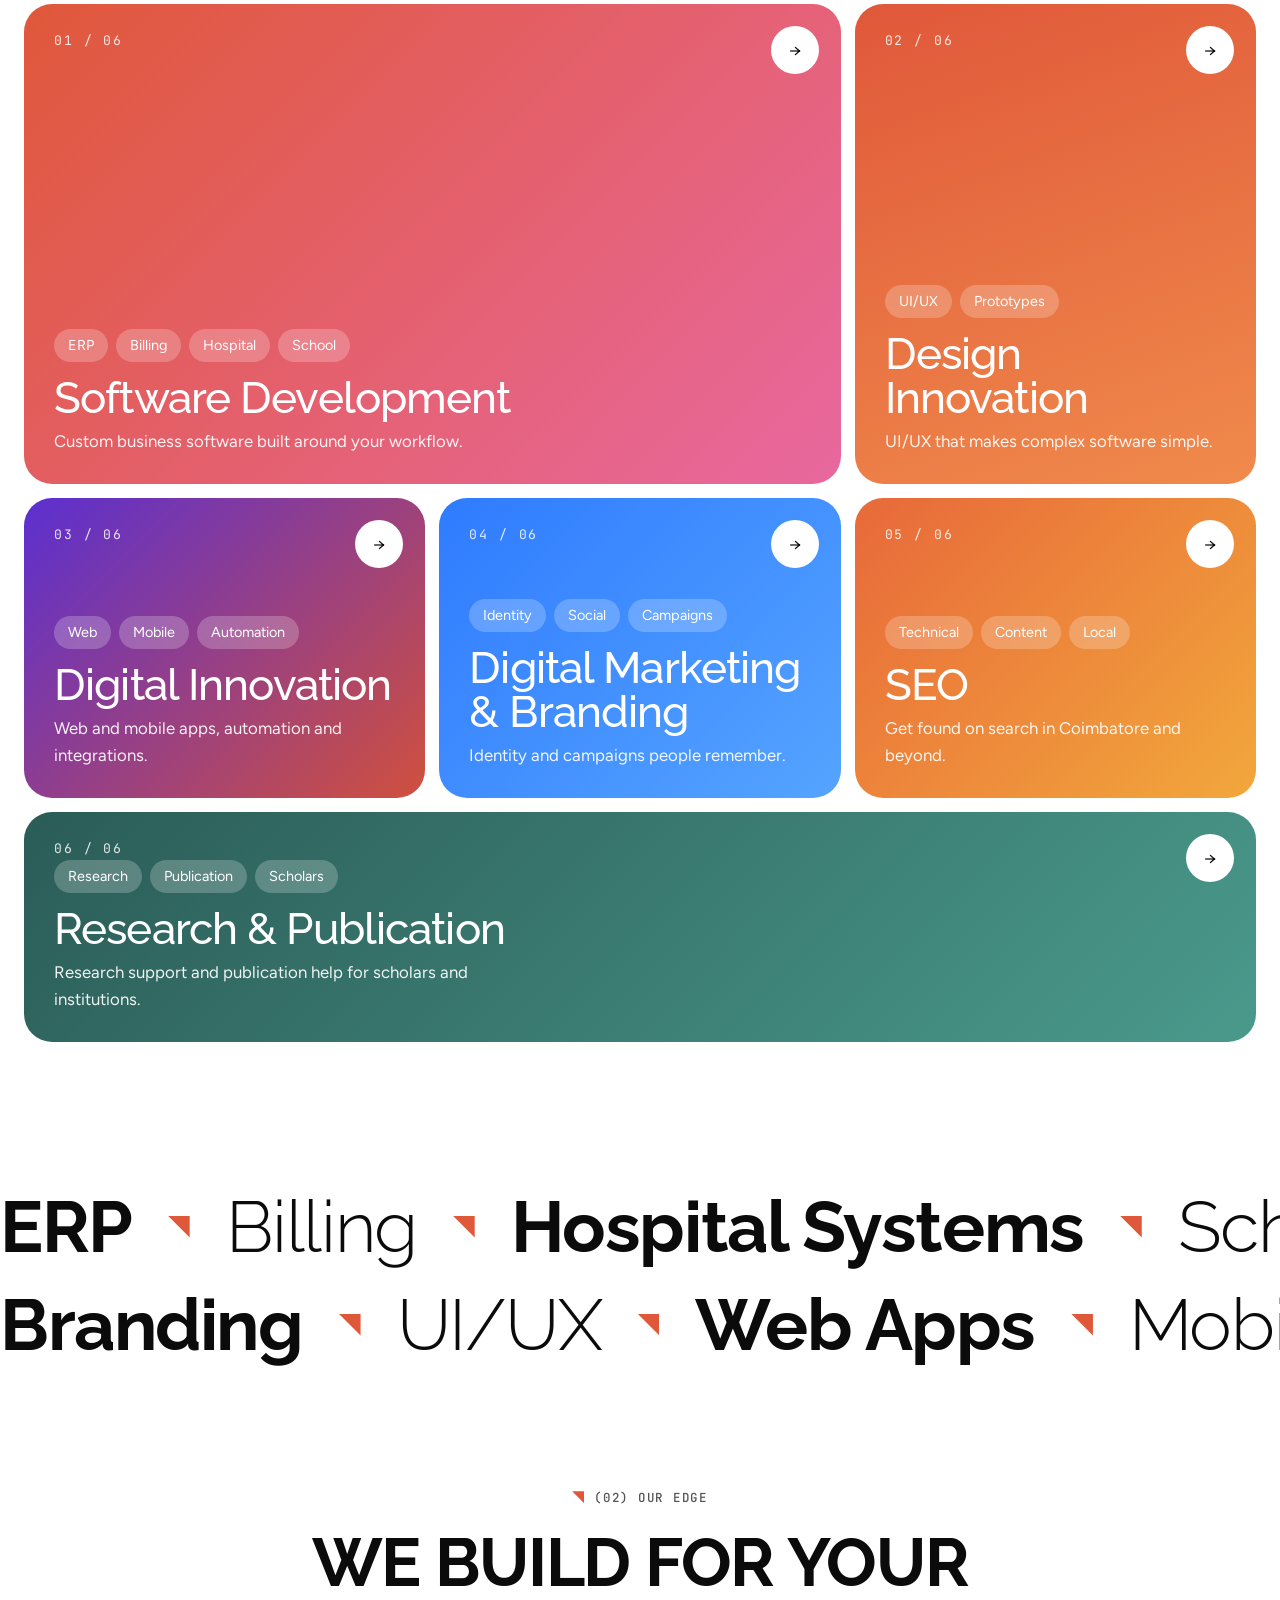
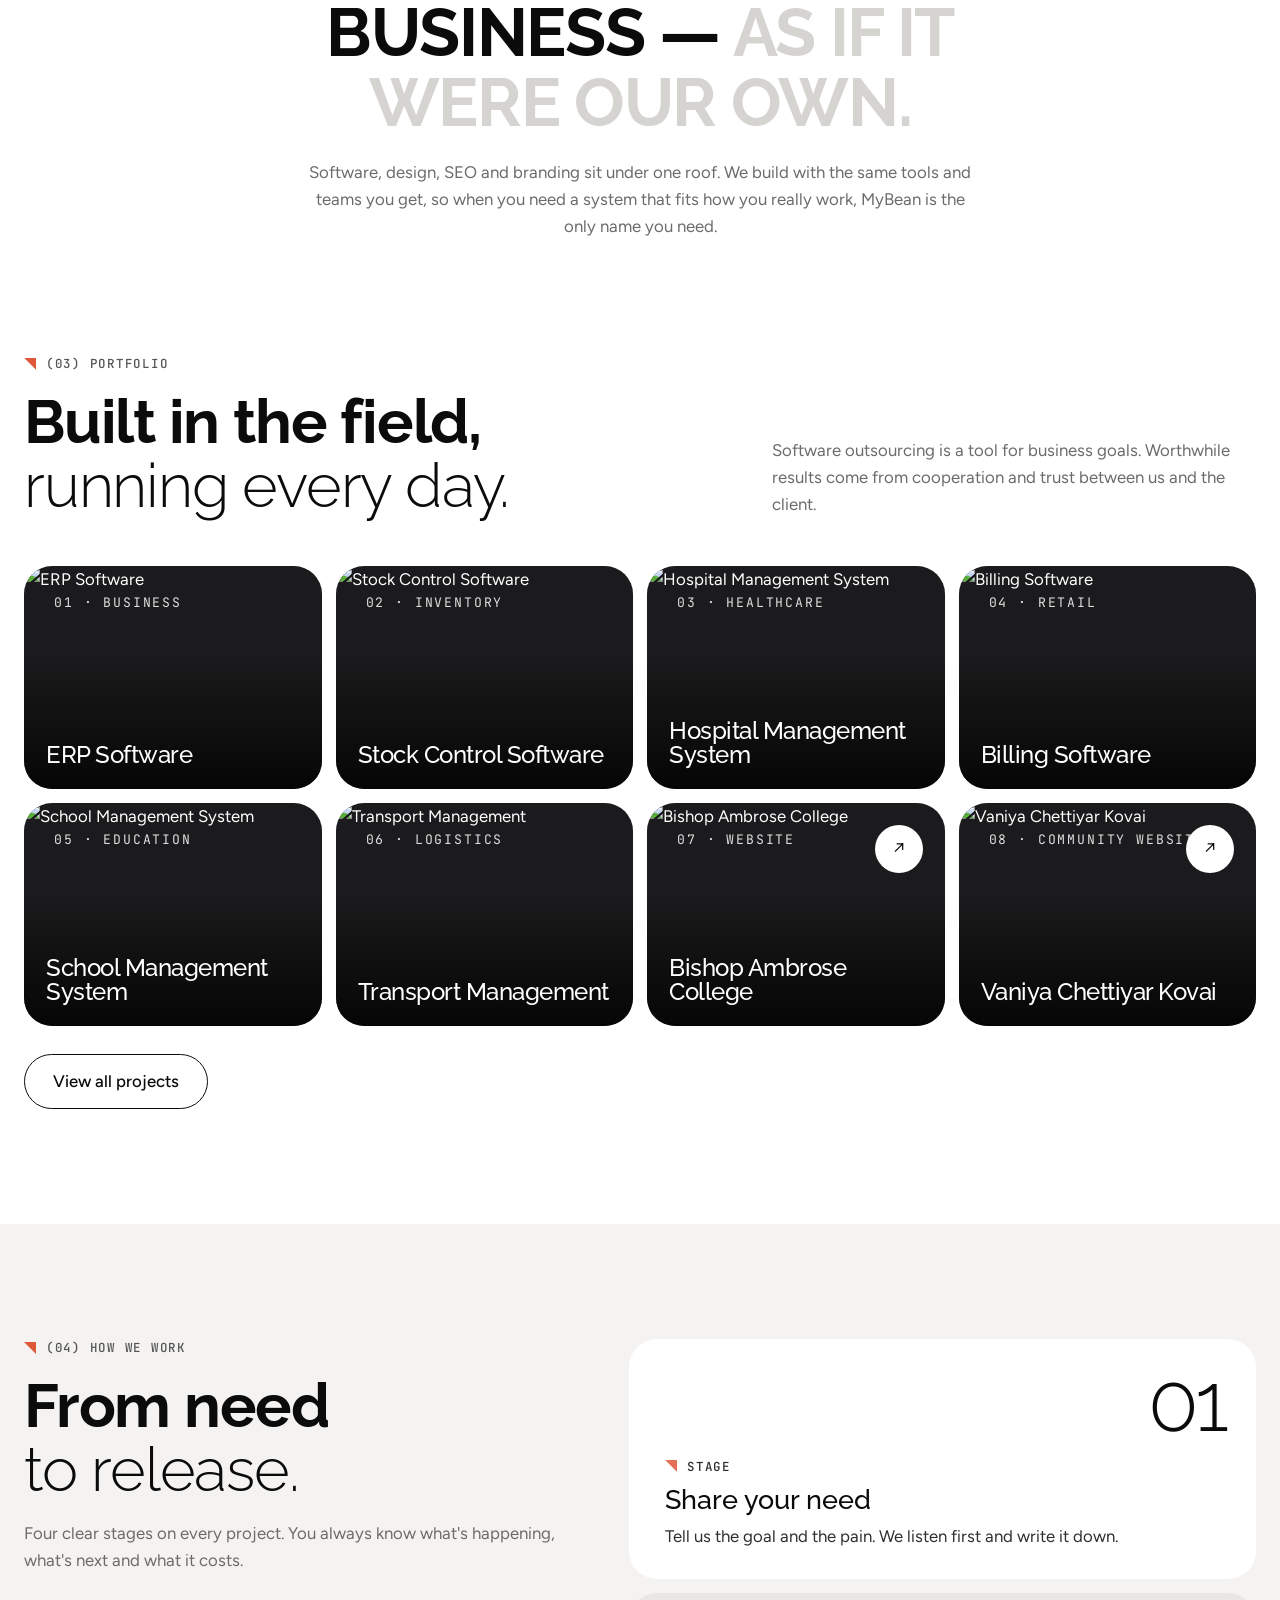
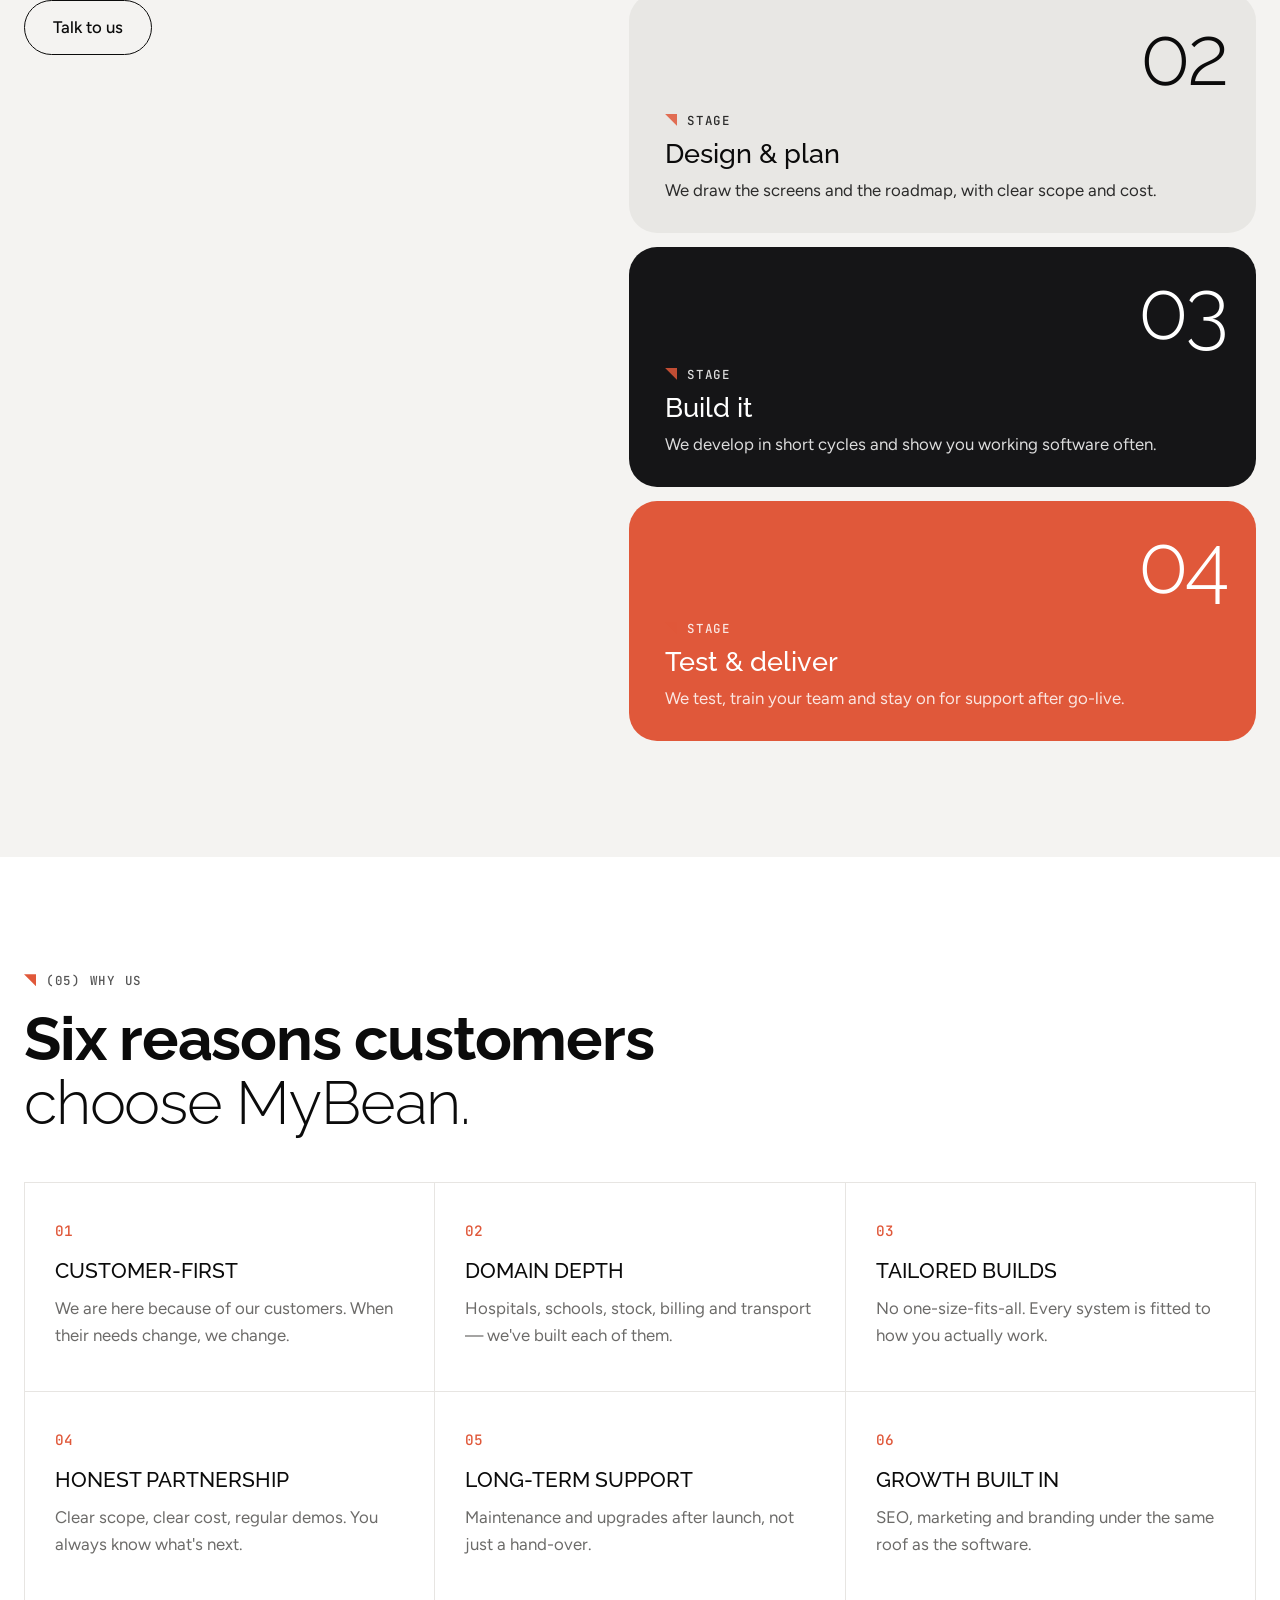
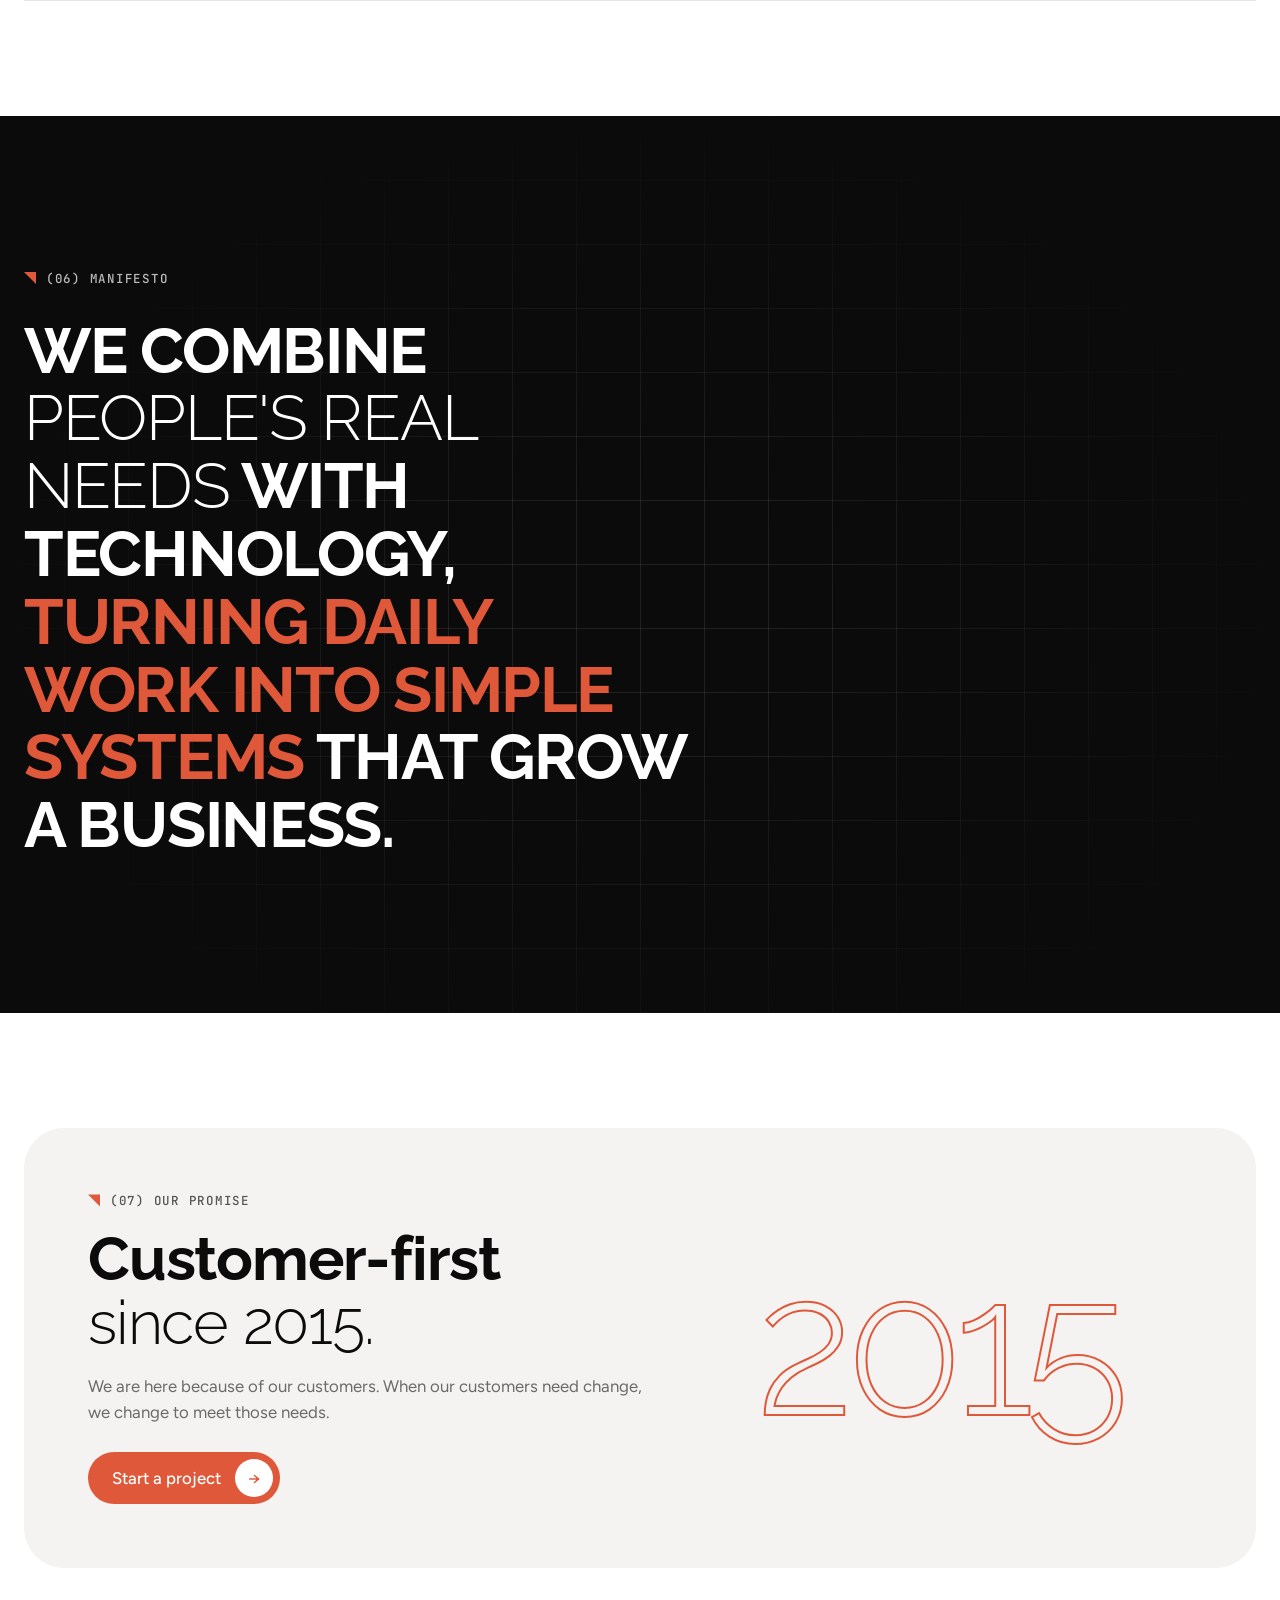
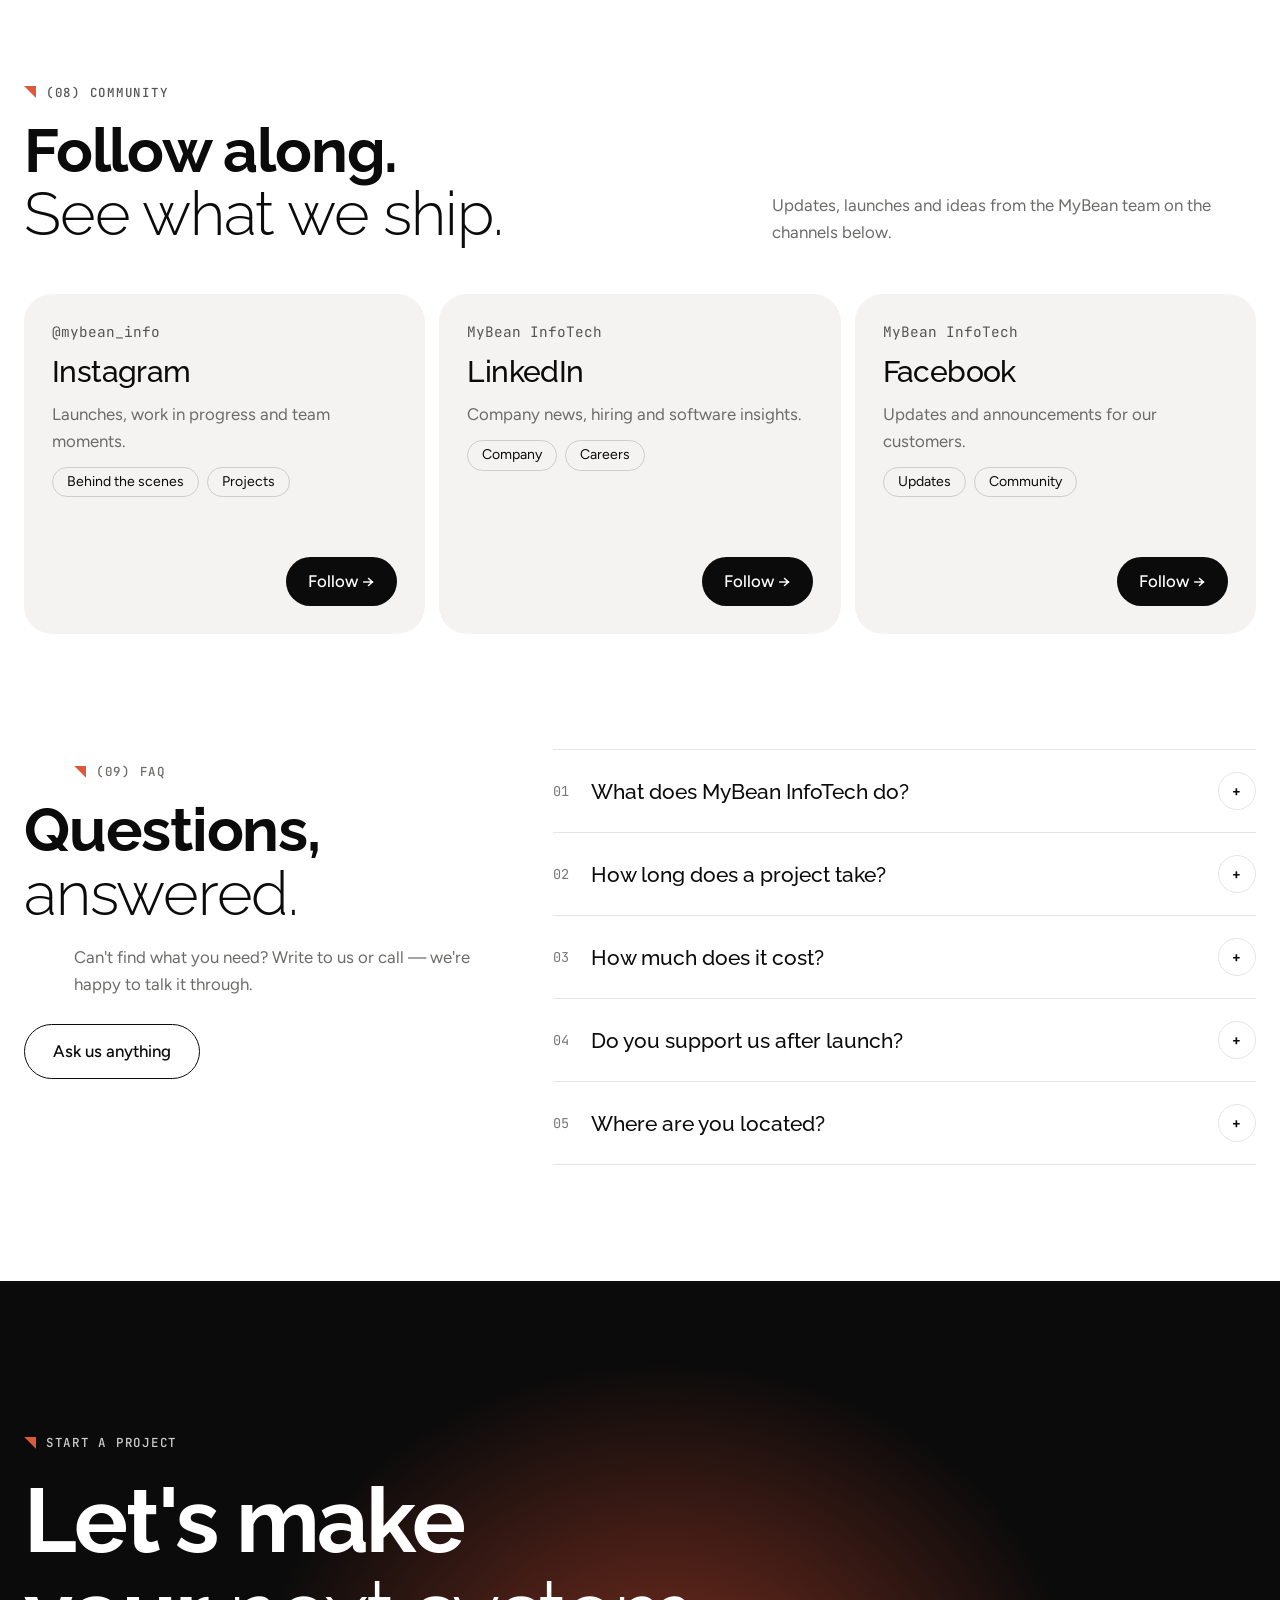
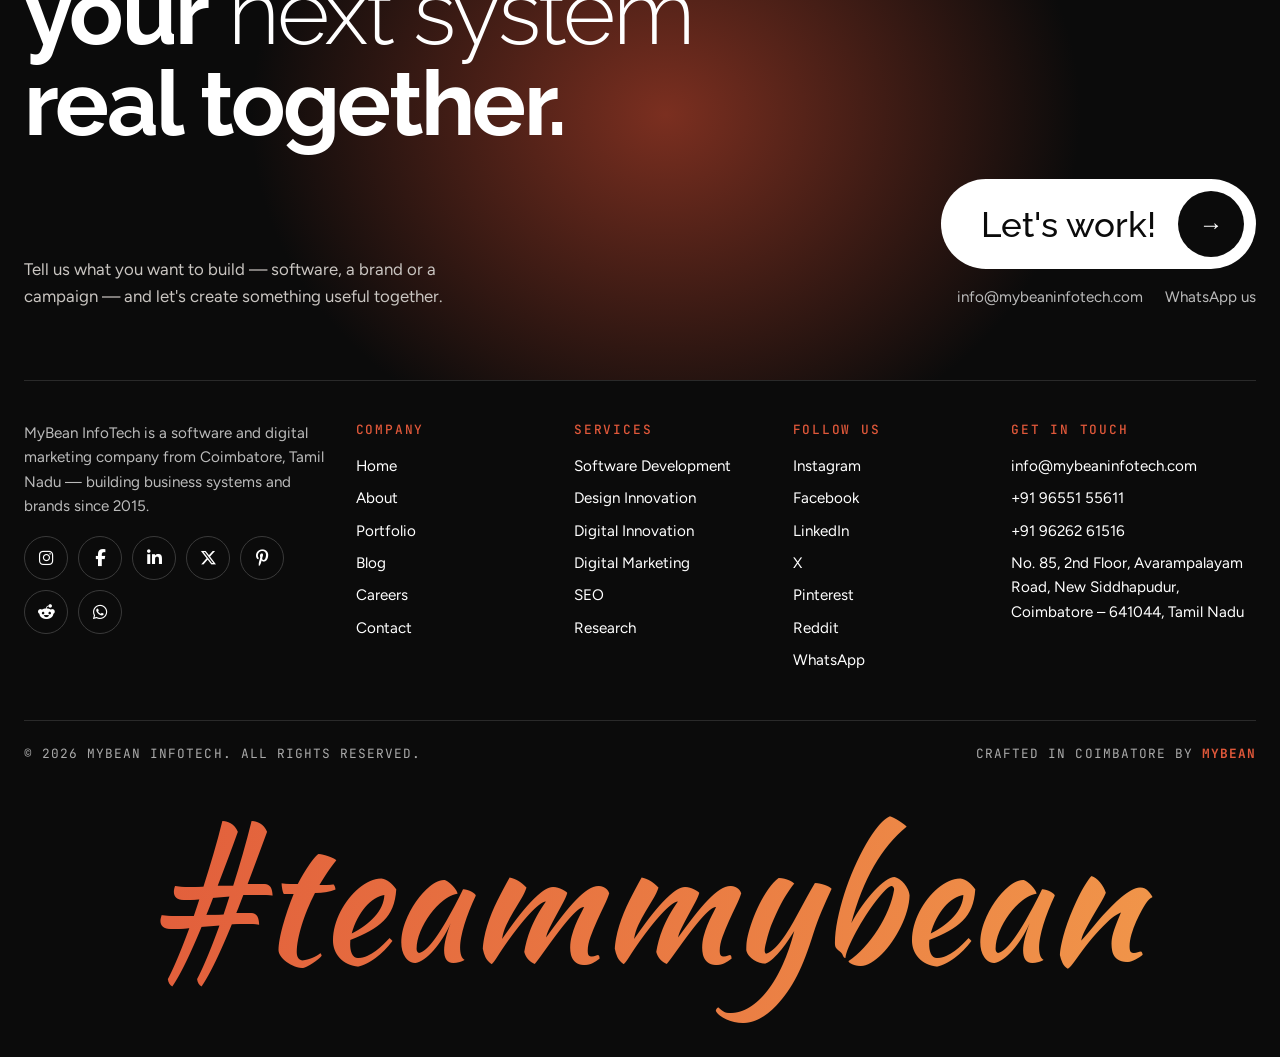
==== commit 8cf17c9f: "feat: server-side username/password admin login via Netlify Function" ====
--- a/index.html
+++ b/index.html
@@ -85,6 +85,6 @@
   <div id="faqs"></div>
 </div></section>
 </main>
-<script src="script.js"></script>
+<script src="content.js"></script><script src="script.js"></script>
 </body>
 </html>
--- a/styles.css
+++ b/styles.css
@@ -198,3 +198,75 @@
 .fc::before{content:"";width:9px;height:9px;background:var(--a);clip-path:polygon(0 0,100% 0,100% 100%)}
 @keyframes flt{50%{transform:translateY(-14px)}}
 @media(max-width:900px){.fc{display:none}}
+@media(max-width:900px){.bento{grid-template-columns:repeat(6,1fr)}.s3,.s4{grid-column:span 3}.s8,.s12{grid-column:span 6}.c.s8{min-height:340px}}
+@media(max-width:600px){.bento{grid-template-columns:1fr}.s3,.s4,.s8,.s12{grid-column:auto}.c,.c.s8,.c.s12{min-height:240px;padding:24px}.n{left:24px}}
+
+
+footer .w{container-type:inline-size}
+.sc{font-size:14cqw;line-height:1.3;padding:0 .12em .1em;white-space:nowrap}
+/* ===== responsive v4 ===== */
+img,svg,iframe,video{max-width:100%}
+html{overflow-x:hidden}
+.fg a,.ci a,.cta-b a{overflow-wrap:anywhere}
+@media(max-width:1100px){.links{display:none}.rt{margin-left:auto}}
+@media(min-width:641px) and (max-width:900px){.rt .pill{display:inline-flex}.s4{grid-column:span 6}}
+@media(min-width:641px) and (max-width:1100px){.why{grid-template-columns:repeat(2,1fr)}}
+@media(min-width:1700px){.w,.nav.stk .nav-in{max-width:1440px}}
+@media(max-width:640px){
+ .nav{padding:12px 16px}.logo{font-size:1.5rem}
+ .hero{padding:110px 18px 40px}
+ .hero h1{font-size:clamp(2.3rem,12.5vw,4rem)}
+ .hero h1>span{display:flex;flex-wrap:wrap;gap:0 .22em}
+ .hero h1 .r{align-self:flex-start}
+ .lead{font-size:1.1rem}.hero-b{padding-top:30px}
+ .cta-row{width:100%}.cta-row .pill{flex:1 1 auto;justify-content:center}
+ .stats>div{padding:24px 14px 34px}.stats>div:nth-child(odd){border-left:0;padding-left:0}.stats>div:nth-child(n+3){border-top:1px solid var(--ln)}
+ .trust{padding:30px 0 26px}.tr{gap:40px}
+ .sec{padding:64px 0}.hd{margin:14px 0 30px;gap:16px}
+ .c{padding:22px;min-height:260px;border-radius:22px}.c.s8{min-height:340px}.c.s12{min-height:220px}.c h3{font-size:1.7rem}
+ .go{width:42px;height:42px;top:18px;right:18px}.n{top:24px;left:22px}
+ .pg{aspect-ratio:16/11}.s3{grid-column:span 12}
+ .mq span{font-size:2.2rem;gap:22px}.mq .tr{gap:22px}.mq span::after{width:14px;height:14px}
+ .edge h2{font-size:1.9rem}
+ .pr .w{gap:36px}.st article{padding:24px;min-height:200px}.st b{font-size:3.4rem;top:10px;right:20px}
+ .why{grid-template-columns:1fr}.why article{padding:26px 22px 30px}
+ .mf{padding:80px 0}
+ .pc{padding:26px;border-radius:28px}.yr{font-size:5.5rem}
+ .so>div{min-height:0}
+ .fq{gap:30px}.fq summary{font-size:1.12rem;gap:14px}.fq p{margin-left:0}
+ .cta{padding:80px 0 50px}.cta h2{font-size:2.5rem}
+ .big{padding:8px 8px 8px 26px;gap:14px;font-size:1.4rem}.big i{width:52px;height:52px}
+ .sm2{justify-content:flex-start;flex-wrap:wrap}
+ .fg{grid-template-columns:1fr}.copy{flex-direction:column}
+ .ph{padding:116px 0 40px}.ph h1{font-size:clamp(2.4rem,12vw,3.6rem)}.ph .mu{font-size:1.05rem}
+ .mapw{height:300px}.rl{flex-direction:column;align-items:flex-start}
+ .fwa{width:52px;height:52px;right:16px;bottom:16px;font-size:26px}
+ .menu{padding:90px 20px 30px;align-content:start;gap:22px}.menu .ml a{font-size:clamp(2rem,9vw,2.8rem)}
+ .bglogo{background-size:86vw}
+}
+.cb-btn{position:fixed;right:22px;bottom:92px;z-index:60;width:58px;height:58px;border-radius:50%;border:0;background:var(--ink);color:#fff;font-size:22px;cursor:pointer;display:grid;place-items:center;box-shadow:0 10px 30px -8px rgba(0,0,0,.5);transition:transform .2s,background .2s}
+.cb-btn:hover{transform:translateY(-3px);background:var(--a)}.cb-btn.on{background:var(--a)}
+.cb{position:fixed;right:22px;bottom:164px;z-index:60;width:min(380px,calc(100vw - 32px));height:min(540px,calc(100svh - 190px));background:#fff;border-radius:24px;box-shadow:0 30px 80px -20px rgba(0,0,0,.4);display:flex;flex-direction:column;overflow:hidden;animation:cbin .25s ease both}
+.cb[hidden]{display:none}
+@keyframes cbin{from{opacity:0;transform:translateY(14px) scale(.98)}}
+.cb-h{display:flex;align-items:center;gap:12px;padding:16px 18px;background:var(--ink);color:#fff}
+.cb-av{width:40px;height:40px;border-radius:50%;background:var(--a);display:grid;place-items:center;font:800 1.2rem var(--d)}
+.cb-h b{display:block;font:600 1rem var(--b)}.cb-h small{display:flex;align-items:center;gap:6px;color:#bbb;font-size:.8rem}
+.cb-h small i{width:8px;height:8px;border-radius:50%;background:#25D366}
+.cb-x{margin-left:auto;background:none;border:0;color:#fff;font-size:1.8rem;line-height:1;cursor:pointer}
+.cb-m{flex:1;overflow-y:auto;padding:16px;display:flex;flex-direction:column;gap:10px;background:var(--g)}
+.cb-b{max-width:86%;padding:11px 15px;border-radius:18px;font-size:.95rem;line-height:1.5;overflow-wrap:anywhere}
+.cb-b.b{background:#fff;border-bottom-left-radius:6px;align-self:flex-start}
+.cb-b.u{background:var(--a);color:#fff;border-bottom-right-radius:6px;align-self:flex-end}
+.cb-b a{color:var(--a);text-decoration:underline}
+.cb-t{display:inline-flex;gap:4px}.cb-t i{width:7px;height:7px;border-radius:50%;background:#aaa;animation:cbd 1s infinite}
+.cb-t i:nth-child(2){animation-delay:.15s}.cb-t i:nth-child(3){animation-delay:.3s}
+@keyframes cbd{50%{transform:translateY(-4px);background:var(--a)}}
+.cb-q{display:flex;gap:8px;flex-wrap:wrap;padding:10px 14px 4px;background:var(--g)}.cb-q:empty{display:none}
+.cb-q button{font:500 .85rem var(--b);border:1px solid var(--a);color:var(--a);background:#fff;border-radius:999px;padding:7px 14px;cursor:pointer}
+.cb-q button:hover{background:var(--a);color:#fff}
+.cb-f{display:flex;gap:8px;padding:12px;border-top:1px solid var(--ln);background:#fff}
+.cb-f input{flex:1;font:inherit;font-size:1rem;border:1px solid var(--ln);border-radius:999px;padding:11px 16px;min-width:0}
+.cb-f input:focus{outline:0;border-color:var(--a)}
+.cb-f button{width:44px;height:44px;border-radius:50%;border:0;background:var(--a);color:#fff;font-size:1.2rem;cursor:pointer}
+@media(max-width:640px){.cb-btn{width:52px;height:52px;right:16px;bottom:80px}.cb{right:12px;bottom:142px;width:calc(100vw - 24px)}}
